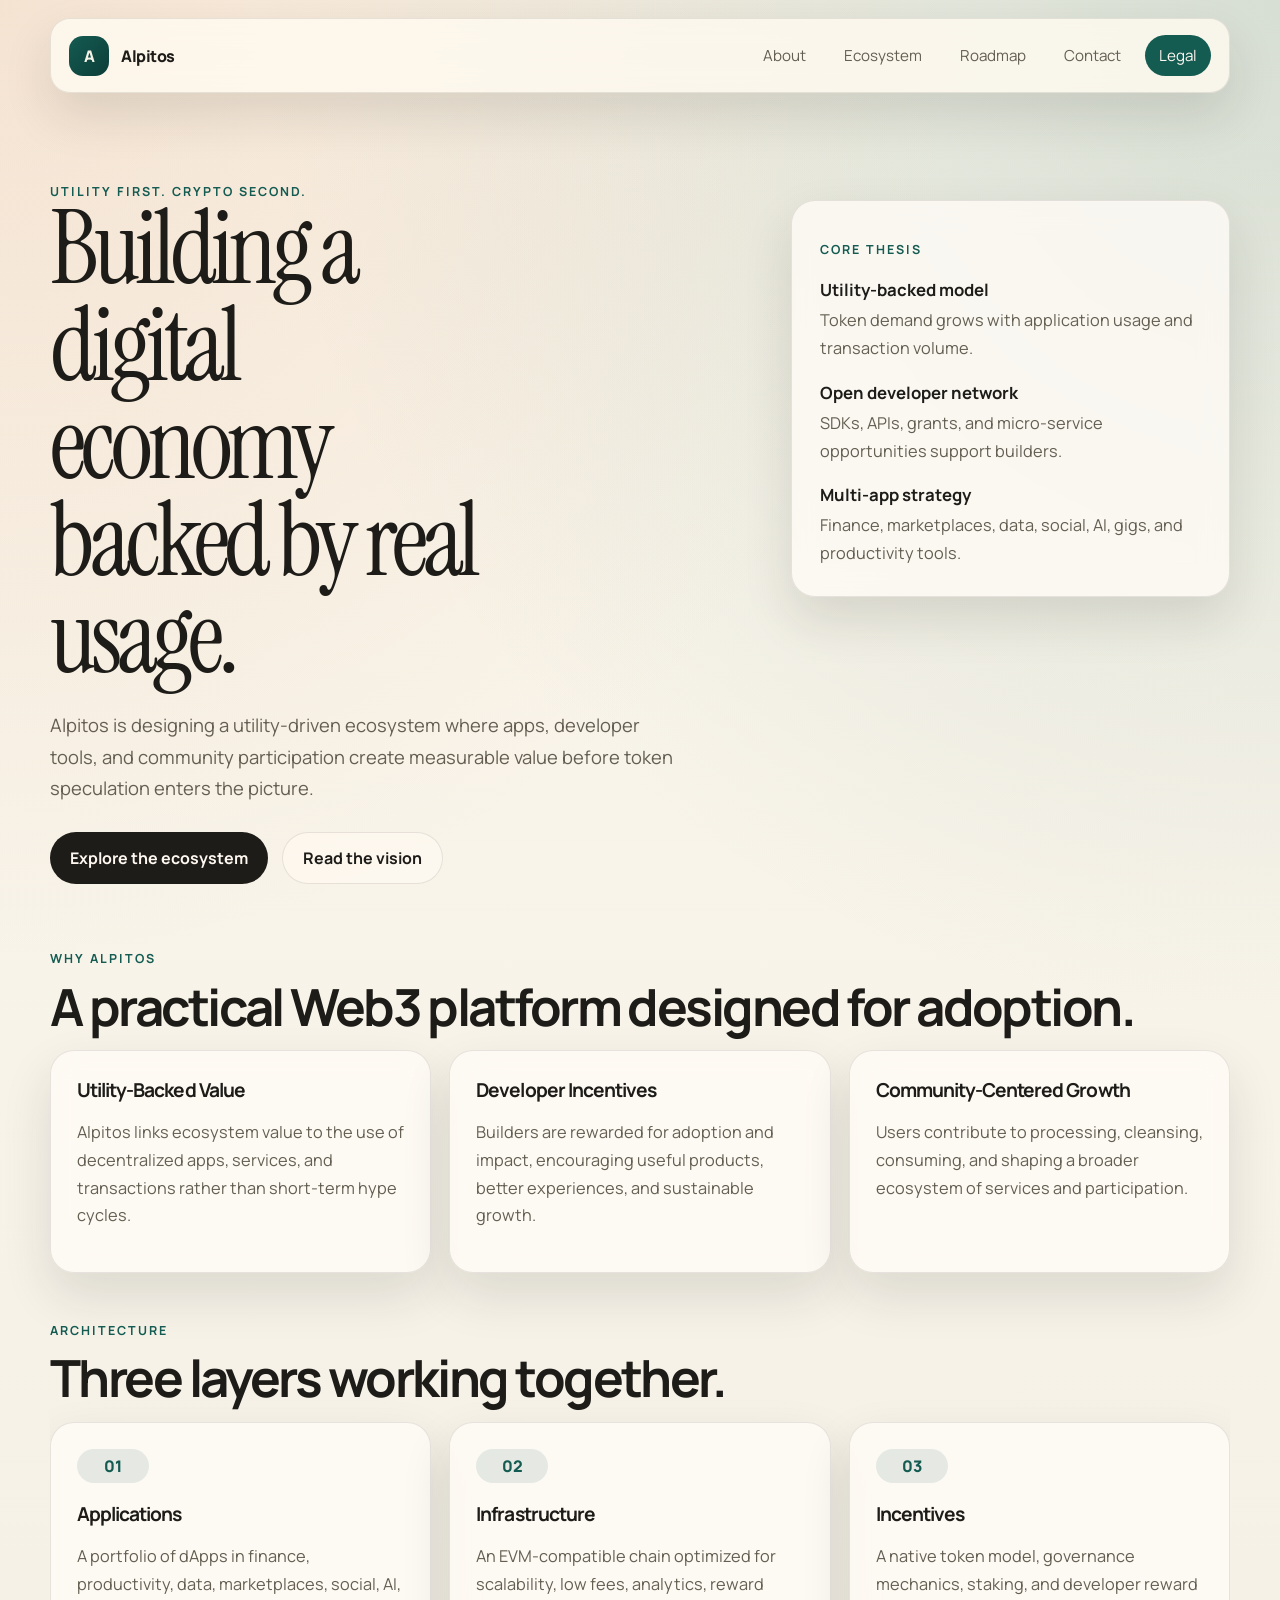
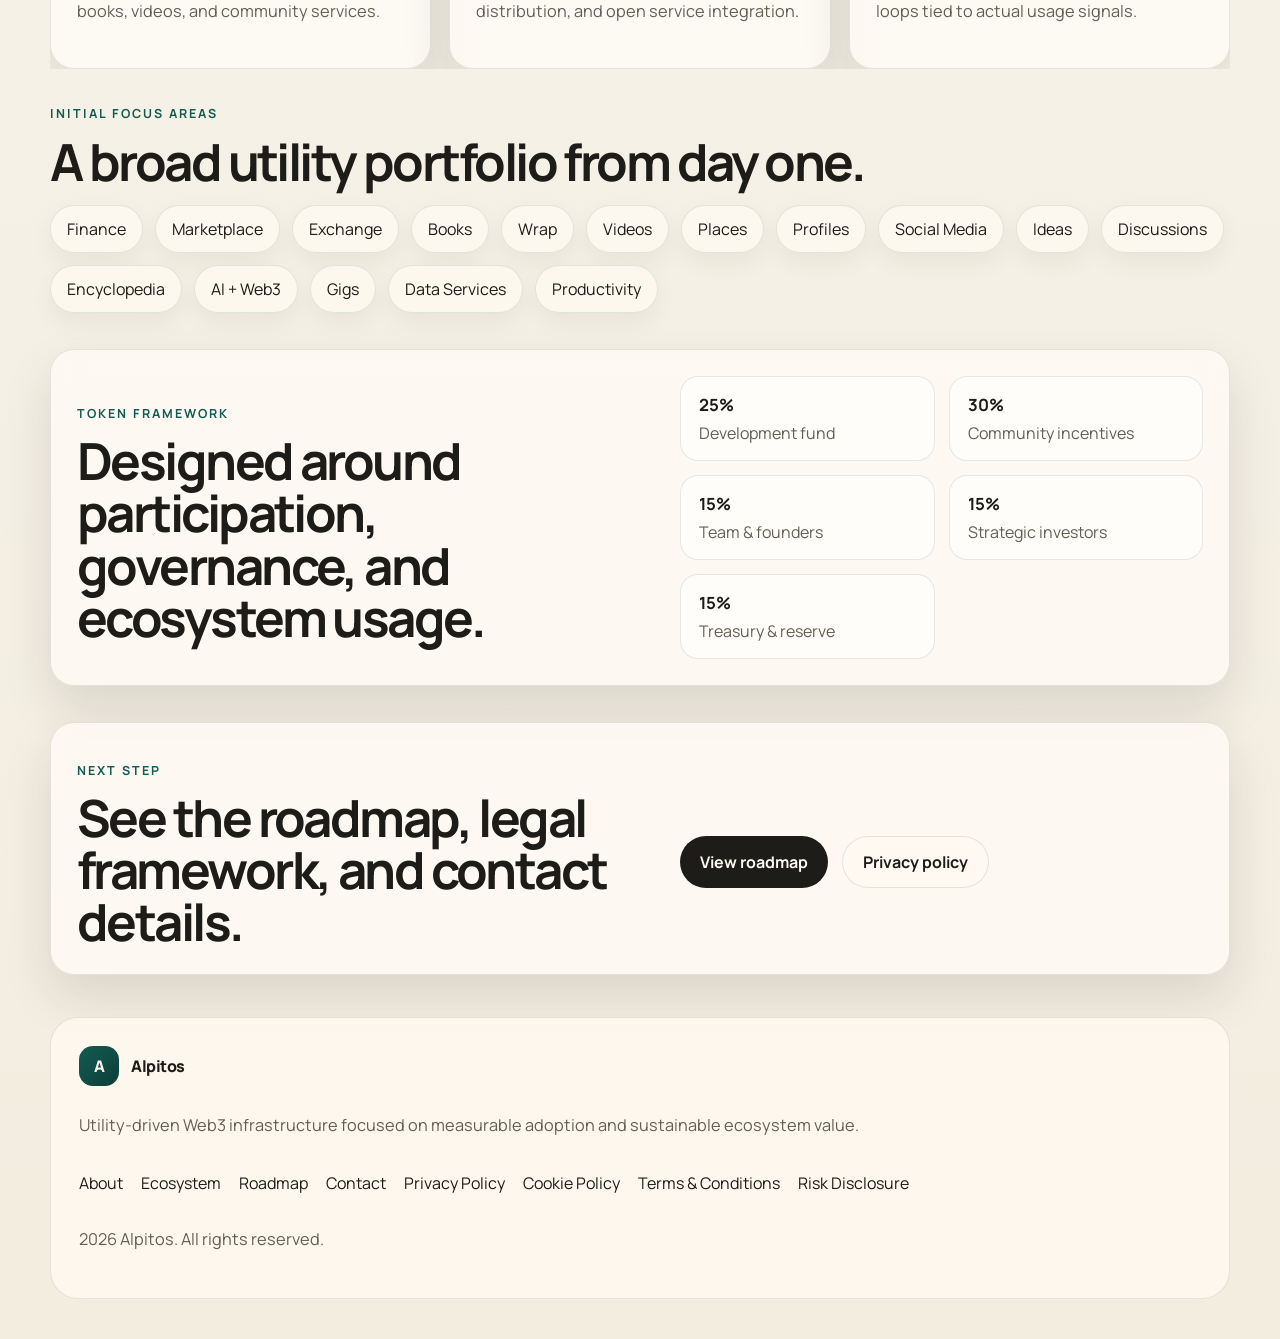
==== index.html @ 8473ca9d "Initial commit" ====
<!DOCTYPE html>
<html lang="en">
  <head>
    <meta charset="UTF-8" />
    <meta name="viewport" content="width=device-width, initial-scale=1.0" />
    <title>Alpitos | Utility-Driven Web3 Ecosystem</title>
    <meta
      name="description"
      content="Alpitos is building a utility-driven cryptocurrency ecosystem where developer innovation, useful applications, and measurable adoption create sustainable value."
    />
    <link rel="preconnect" href="https://fonts.googleapis.com" />
    <link rel="preconnect" href="https://fonts.gstatic.com" crossorigin />
    <link
      href="https://fonts.googleapis.com/css2?family=Instrument+Serif:ital@0;1&family=Manrope:wght@400;500;600;700;800&display=swap"
      rel="stylesheet"
    />
    <link rel="stylesheet" href="styles.css" />
    <script defer src="script.js"></script>
  </head>
  <body>
    <div class="page-shell">
      <header class="site-header">
        <a class="brand" href="index.html" aria-label="Alpitos home">
          <span class="brand-mark">A</span>
          <span class="brand-text">Alpitos</span>
        </a>
        <button class="nav-toggle" type="button" aria-expanded="false" aria-controls="site-nav">
          Menu
        </button>
        <nav id="site-nav" class="site-nav">
          <a href="about.html">About</a>
          <a href="ecosystem.html">Ecosystem</a>
          <a href="roadmap.html">Roadmap</a>
          <a href="contact.html">Contact</a>
          <a class="nav-cta" href="terms-and-conditions.html">Legal</a>
        </nav>
      </header>

      <main>
        <section class="hero">
          <div class="eyebrow">Utility first. Crypto second.</div>
          <div class="hero-grid">
            <div>
              <h1>Building a digital economy backed by real usage.</h1>
              <p class="lead">
                Alpitos is designing a utility-driven ecosystem where apps, developer tools,
                and community participation create measurable value before token speculation
                enters the picture.
              </p>
              <div class="hero-actions">
                <a class="button primary" href="ecosystem.html">Explore the ecosystem</a>
                <a class="button secondary" href="about.html">Read the vision</a>
              </div>
            </div>
            <aside class="hero-card">
              <p class="card-label">Core thesis</p>
              <ul class="metric-list">
                <li>
                  <strong>Utility-backed model</strong>
                  <span>Token demand grows with application usage and transaction volume.</span>
                </li>
                <li>
                  <strong>Open developer network</strong>
                  <span>SDKs, APIs, grants, and micro-service opportunities support builders.</span>
                </li>
                <li>
                  <strong>Multi-app strategy</strong>
                  <span>Finance, marketplaces, data, social, AI, gigs, and productivity tools.</span>
                </li>
              </ul>
            </aside>
          </div>
        </section>

        <section class="section">
          <div class="section-heading">
            <p class="eyebrow">Why Alpitos</p>
            <h2>A practical Web3 platform designed for adoption.</h2>
          </div>
          <div class="feature-grid">
            <article class="feature-card">
              <h3>Utility-Backed Value</h3>
              <p>
                Alpitos links ecosystem value to the use of decentralized apps, services,
                and transactions rather than short-term hype cycles.
              </p>
            </article>
            <article class="feature-card">
              <h3>Developer Incentives</h3>
              <p>
                Builders are rewarded for adoption and impact, encouraging useful products,
                better experiences, and sustainable growth.
              </p>
            </article>
            <article class="feature-card">
              <h3>Community-Centered Growth</h3>
              <p>
                Users contribute to processing, cleansing, consuming, and shaping a broader
                ecosystem of services and participation.
              </p>
            </article>
          </div>
        </section>

        <section class="section spotlight">
          <div class="section-heading">
            <p class="eyebrow">Architecture</p>
            <h2>Three layers working together.</h2>
          </div>
          <div class="pillars">
            <article>
              <span>01</span>
              <h3>Applications</h3>
              <p>
                A portfolio of dApps in finance, productivity, data, marketplaces, social,
                AI, books, videos, and community services.
              </p>
            </article>
            <article>
              <span>02</span>
              <h3>Infrastructure</h3>
              <p>
                An EVM-compatible chain optimized for scalability, low fees, analytics,
                reward distribution, and open service integration.
              </p>
            </article>
            <article>
              <span>03</span>
              <h3>Incentives</h3>
              <p>
                A native token model, governance mechanics, staking, and developer reward
                loops tied to actual usage signals.
              </p>
            </article>
          </div>
        </section>

        <section class="section">
          <div class="section-heading">
            <p class="eyebrow">Initial focus areas</p>
            <h2>A broad utility portfolio from day one.</h2>
          </div>
          <div class="tag-cloud">
            <span>Finance</span>
            <span>Marketplace</span>
            <span>Exchange</span>
            <span>Books</span>
            <span>Wrap</span>
            <span>Videos</span>
            <span>Places</span>
            <span>Profiles</span>
            <span>Social Media</span>
            <span>Ideas</span>
            <span>Discussions</span>
            <span>Encyclopedia</span>
            <span>AI + Web3</span>
            <span>Gigs</span>
            <span>Data Services</span>
            <span>Productivity</span>
          </div>
        </section>

        <section class="section split-banner">
          <div>
            <p class="eyebrow">Token framework</p>
            <h2>Designed around participation, governance, and ecosystem usage.</h2>
          </div>
          <div class="allocation-card">
            <div><strong>25%</strong><span>Development fund</span></div>
            <div><strong>30%</strong><span>Community incentives</span></div>
            <div><strong>15%</strong><span>Team & founders</span></div>
            <div><strong>15%</strong><span>Strategic investors</span></div>
            <div><strong>15%</strong><span>Treasury & reserve</span></div>
          </div>
        </section>

        <section class="section cta-panel">
          <div>
            <p class="eyebrow">Next step</p>
            <h2>See the roadmap, legal framework, and contact details.</h2>
          </div>
          <div class="hero-actions">
            <a class="button primary" href="roadmap.html">View roadmap</a>
            <a class="button secondary" href="privacy-policy.html">Privacy policy</a>
          </div>
        </section>
      </main>

      <footer class="site-footer">
        <div>
          <a class="brand footer-brand" href="index.html">
            <span class="brand-mark">A</span>
            <span class="brand-text">Alpitos</span>
          </a>
          <p class="footer-copy">
            Utility-driven Web3 infrastructure focused on measurable adoption and sustainable
            ecosystem value.
          </p>
        </div>
        <div class="footer-links">
          <a href="about.html">About</a>
          <a href="ecosystem.html">Ecosystem</a>
          <a href="roadmap.html">Roadmap</a>
          <a href="contact.html">Contact</a>
          <a href="privacy-policy.html">Privacy Policy</a>
          <a href="cookie-policy.html">Cookie Policy</a>
          <a href="terms-and-conditions.html">Terms & Conditions</a>
          <a href="risk-disclosure.html">Risk Disclosure</a>
        </div>
        <p class="footer-note">
          <span id="current-year"></span> Alpitos. All rights reserved.
        </p>
      </footer>
    </div>
  </body>
</html>
---- styles.css ----
:root {
  --bg: #f6f2e8;
  --bg-strong: #efe5d1;
  --surface: rgba(255, 252, 246, 0.78);
  --surface-strong: #fffaf1;
  --text: #1d1c18;
  --muted: #645f52;
  --line: rgba(29, 28, 24, 0.1);
  --accent: #145b52;
  --accent-2: #c96b32;
  --shadow: 0 22px 50px rgba(35, 31, 24, 0.12);
  --radius: 24px;
  --max: 1180px;
}

*,
*::before,
*::after {
  box-sizing: border-box;
}

html {
  scroll-behavior: smooth;
}

body {
  margin: 0;
  min-height: 100vh;
  color: var(--text);
  font-family: "Manrope", sans-serif;
  background:
    radial-gradient(circle at top left, rgba(201, 107, 50, 0.14), transparent 30%),
    radial-gradient(circle at top right, rgba(20, 91, 82, 0.16), transparent 32%),
    linear-gradient(180deg, #fcf7ec 0%, var(--bg) 45%, #f3ede0 100%);
}

a {
  color: inherit;
  text-decoration: none;
}

img {
  max-width: 100%;
}

.page-shell {
  width: min(calc(100% - 32px), var(--max));
  margin: 0 auto;
  padding: 18px 0 40px;
}

.site-header,
.site-footer,
.feature-card,
.hero-card,
.content-card,
.split-banner,
.cta-panel,
.table-card,
.timeline-item,
.legal-copy,
.pillars article {
  backdrop-filter: blur(14px);
  -webkit-backdrop-filter: blur(14px);
}

.site-header {
  position: sticky;
  top: 14px;
  z-index: 10;
  display: flex;
  align-items: center;
  justify-content: space-between;
  gap: 16px;
  padding: 16px 18px;
  border: 1px solid var(--line);
  border-radius: 20px;
  background: rgba(255, 250, 241, 0.8);
  box-shadow: var(--shadow);
}

.brand {
  display: inline-flex;
  align-items: center;
  gap: 12px;
  font-weight: 800;
  letter-spacing: -0.03em;
}

.brand-mark {
  display: grid;
  place-items: center;
  width: 40px;
  height: 40px;
  border-radius: 14px;
  background: linear-gradient(135deg, var(--accent), #0c3e38);
  color: #f7f2e8;
}

.site-nav {
  display: flex;
  align-items: center;
  gap: 10px;
}

.site-nav a,
.nav-toggle {
  padding: 10px 14px;
  border-radius: 999px;
  font-size: 0.95rem;
  color: var(--muted);
}

.site-nav a:hover,
.nav-toggle:hover {
  background: rgba(20, 91, 82, 0.08);
  color: var(--text);
}

.nav-cta {
  background: var(--accent);
  color: #fff8f0 !important;
}

.nav-toggle {
  display: none;
  border: 0;
  background: transparent;
  font: inherit;
  cursor: pointer;
}

.hero,
.page-hero {
  padding: 90px 0 30px;
}

.hero-grid {
  display: grid;
  grid-template-columns: minmax(0, 1.3fr) minmax(320px, 0.8fr);
  gap: 28px;
  align-items: start;
}

h1,
h2,
h3 {
  margin: 0;
  letter-spacing: -0.05em;
}

h1 {
  max-width: 10ch;
  font-family: "Instrument Serif", serif;
  font-size: clamp(3.6rem, 8vw, 6.4rem);
  line-height: 0.95;
  font-weight: 400;
}

.page-hero h1 {
  max-width: 14ch;
}

h2 {
  font-size: clamp(2rem, 4vw, 3.2rem);
  line-height: 1.02;
}

h3 {
  font-size: 1.2rem;
  margin-bottom: 10px;
}

.eyebrow,
.card-label {
  text-transform: uppercase;
  letter-spacing: 0.16em;
  font-size: 0.78rem;
  color: var(--accent);
  font-weight: 700;
}

.lead,
.feature-card p,
.content-card p,
.legal-copy p,
.timeline-item li,
.footer-copy,
.footer-note,
.stack-list div,
.metric-list span,
.pillars p {
  color: var(--muted);
  line-height: 1.7;
  font-size: 1.02rem;
}

.lead {
  max-width: 58ch;
  margin: 24px 0 0;
  font-size: 1.15rem;
}

.hero-actions {
  display: flex;
  flex-wrap: wrap;
  gap: 14px;
  margin-top: 28px;
}

.button {
  display: inline-flex;
  align-items: center;
  justify-content: center;
  min-height: 52px;
  padding: 0 20px;
  border-radius: 999px;
  font-weight: 700;
}

.button.primary {
  background: var(--text);
  color: #fff8f0;
}

.button.secondary {
  border: 1px solid var(--line);
  background: rgba(255, 250, 241, 0.7);
}

.hero-card,
.feature-card,
.content-card,
.split-banner,
.cta-panel,
.table-card,
.timeline-item,
.legal-copy,
.pillars article {
  border: 1px solid var(--line);
  border-radius: var(--radius);
  background: var(--surface);
  box-shadow: var(--shadow);
}

.hero-card {
  padding: 28px;
}

.metric-list {
  list-style: none;
  padding: 0;
  margin: 20px 0 0;
  display: grid;
  gap: 18px;
}

.metric-list li,
.allocation-card div {
  display: grid;
  gap: 6px;
}

.metric-list strong,
.allocation-card strong {
  font-size: 1.05rem;
}

.section,
.legal-copy,
.timeline {
  margin-top: 36px;
}

.section-heading {
  margin-bottom: 18px;
}

.feature-grid,
.content-grid,
.pillars {
  display: grid;
  gap: 18px;
}

.feature-grid {
  grid-template-columns: repeat(3, minmax(0, 1fr));
}

.content-grid {
  grid-template-columns: repeat(2, minmax(0, 1fr));
}

.feature-card,
.content-card,
.pillars article,
.timeline-item,
.legal-copy,
.split-banner,
.cta-panel,
.table-card {
  padding: 26px;
}

.spotlight {
  position: relative;
  overflow: hidden;
}

.pillars {
  grid-template-columns: repeat(3, minmax(0, 1fr));
}

.pillars article span,
.timeline-badge {
  display: inline-flex;
  align-items: center;
  justify-content: center;
  min-width: 72px;
  min-height: 34px;
  padding: 0 14px;
  border-radius: 999px;
  background: rgba(20, 91, 82, 0.1);
  color: var(--accent);
  font-weight: 800;
  margin-bottom: 18px;
}

.tag-cloud {
  display: flex;
  flex-wrap: wrap;
  gap: 12px;
}

.tag-cloud span {
  padding: 12px 16px;
  border-radius: 999px;
  border: 1px solid rgba(20, 91, 82, 0.12);
  background: rgba(255, 250, 241, 0.78);
  color: var(--text);
  box-shadow: 0 10px 24px rgba(29, 28, 24, 0.06);
}

.split-banner,
.cta-panel {
  display: grid;
  grid-template-columns: minmax(0, 1fr) minmax(280px, 0.9fr);
  gap: 22px;
  align-items: center;
}

.allocation-card,
.stack-list {
  display: grid;
  gap: 14px;
}

.allocation-card {
  grid-template-columns: repeat(2, minmax(0, 1fr));
}

.allocation-card div,
.stack-list div {
  padding: 16px 18px;
  border-radius: 18px;
  background: rgba(255, 255, 255, 0.62);
  border: 1px solid var(--line);
}

.allocation-card span {
  color: var(--muted);
}

.table-card {
  overflow-x: auto;
}

table {
  width: 100%;
  border-collapse: collapse;
}

th,
td {
  padding: 14px 12px;
  text-align: left;
  border-bottom: 1px solid var(--line);
}

th {
  color: var(--accent);
  font-size: 0.86rem;
  text-transform: uppercase;
  letter-spacing: 0.12em;
}

.timeline {
  display: grid;
  gap: 18px;
}

.timeline-item {
  display: grid;
  grid-template-columns: 120px minmax(0, 1fr);
  gap: 20px;
}

.timeline-item ul {
  margin: 16px 0 0;
  padding-left: 18px;
}

.page-main {
  padding-bottom: 12px;
}

.legal-copy h2 {
  margin-top: 28px;
  font-size: 1.5rem;
}

.legal-copy h2:first-child {
  margin-top: 0;
}

.site-footer {
  margin-top: 42px;
  display: grid;
  gap: 16px;
  padding: 28px;
  border: 1px solid var(--line);
  border-radius: 28px;
  background: rgba(255, 250, 241, 0.78);
}

.footer-brand {
  margin-bottom: 10px;
}

.footer-links {
  display: flex;
  flex-wrap: wrap;
  gap: 12px 18px;
}

@media (max-width: 960px) {
  .hero-grid,
  .feature-grid,
  .pillars,
  .split-banner,
  .cta-panel,
  .timeline-item,
  .content-grid {
    grid-template-columns: 1fr;
  }

  h1 {
    max-width: 12ch;
  }
}

@media (max-width: 760px) {
  .page-shell {
    width: min(calc(100% - 20px), var(--max));
  }

  .site-header {
    align-items: flex-start;
    border-radius: 18px;
    padding: 14px;
  }

  .nav-toggle {
    display: inline-flex;
    margin-left: auto;
  }

  .site-nav {
    display: none;
    width: 100%;
    flex-direction: column;
    align-items: stretch;
    padding-top: 8px;
  }

  .site-nav.open {
    display: flex;
  }

  .site-nav a {
    text-align: center;
  }

  .hero,
  .page-hero {
    padding-top: 52px;
  }

  h1 {
    font-size: clamp(2.8rem, 15vw, 4.8rem);
  }

  .allocation-card {
    grid-template-columns: 1fr;
  }
}
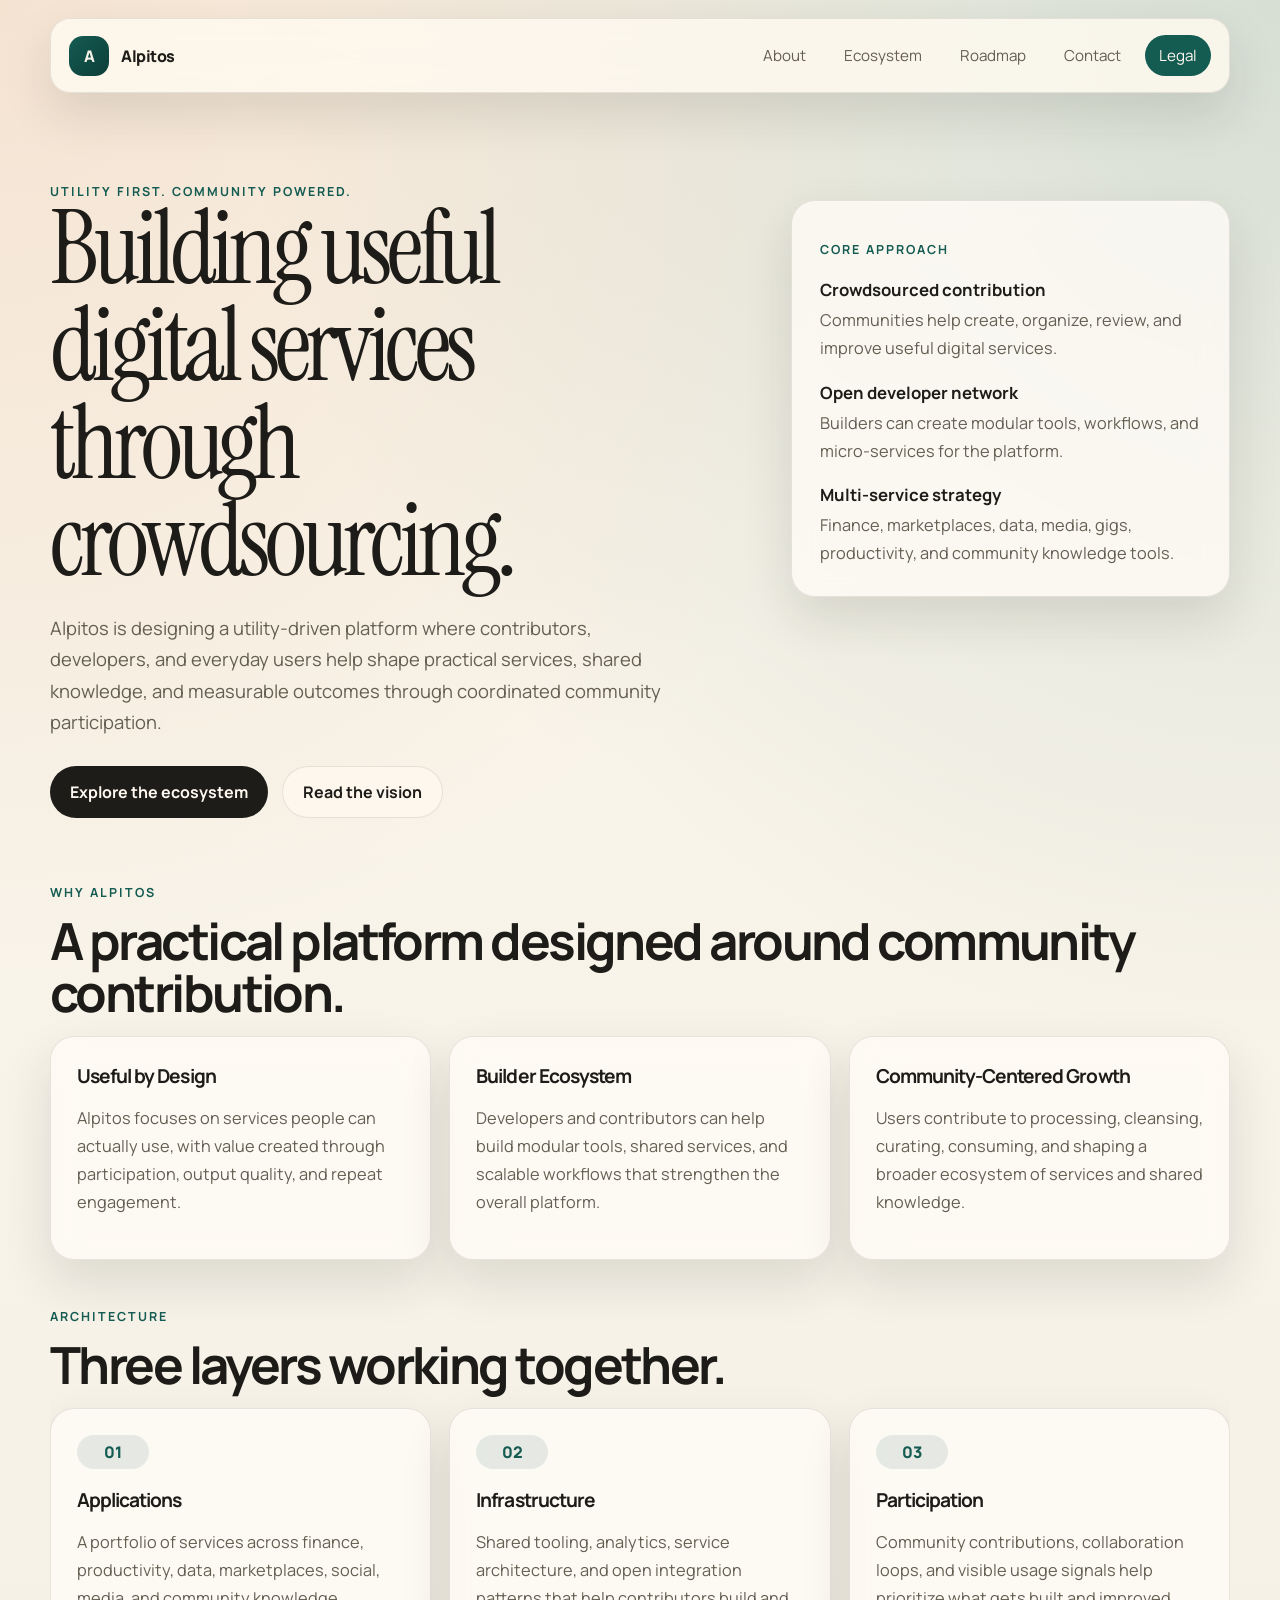
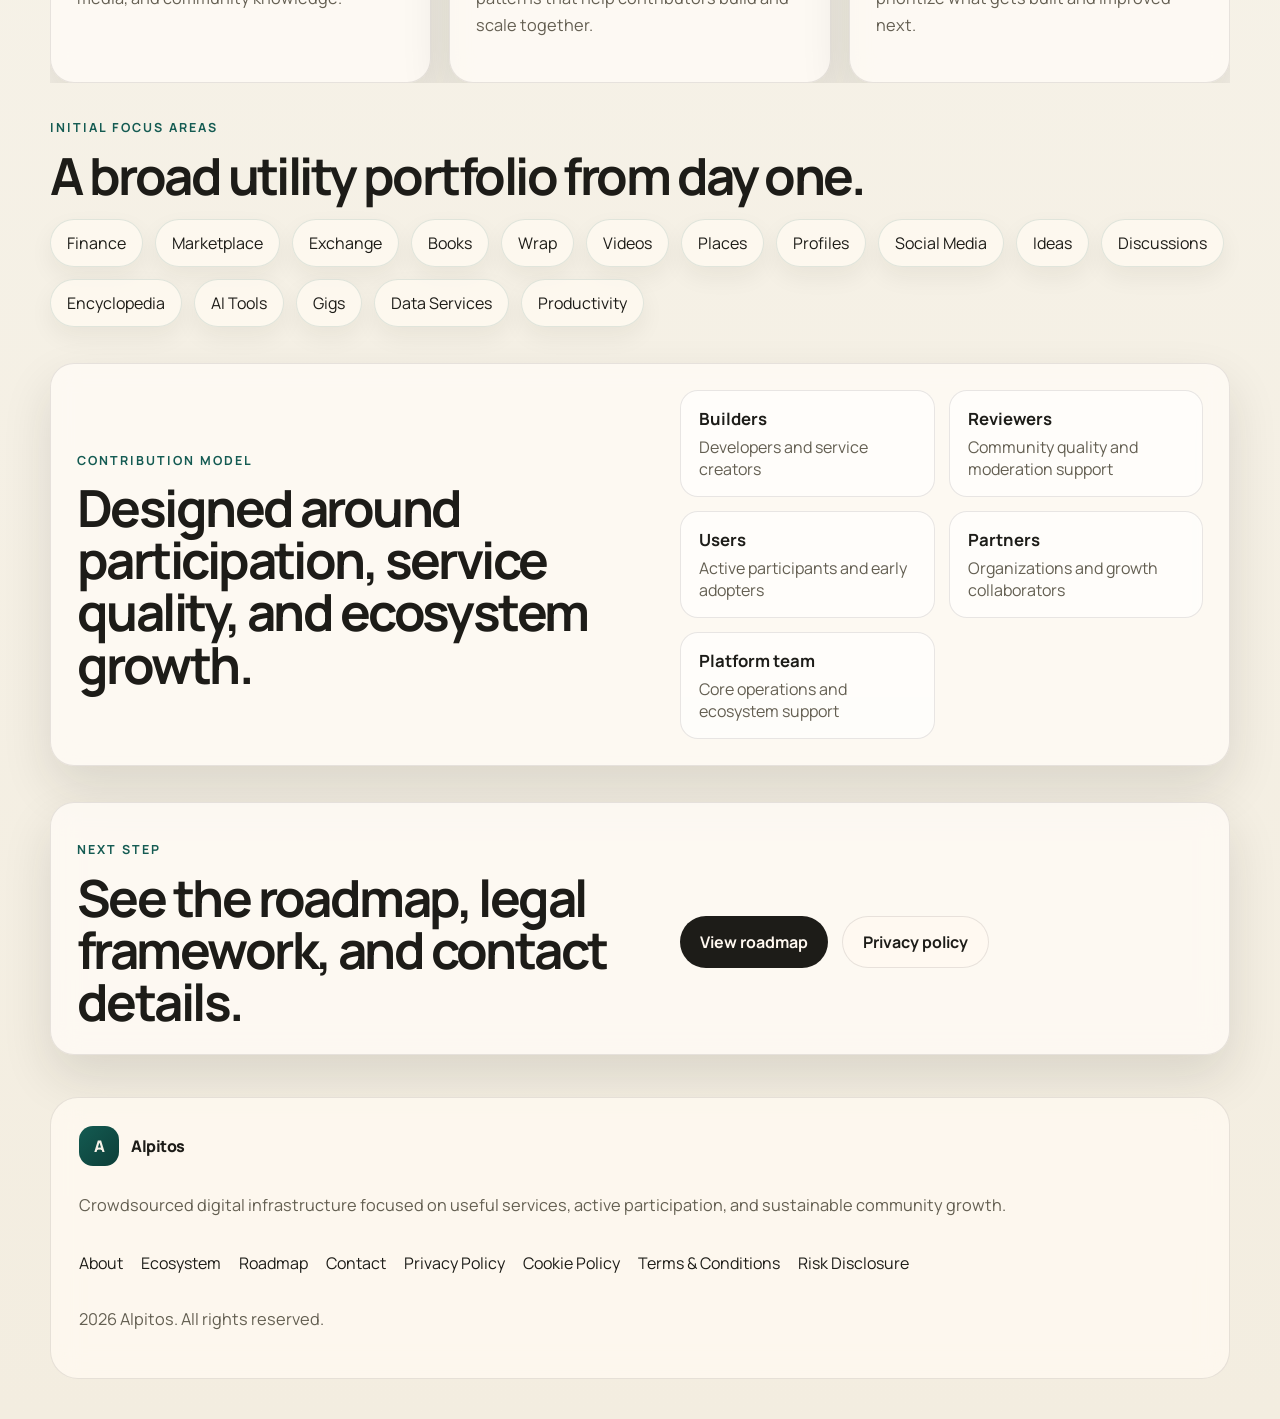
==== commit 21bc5a6b: "Updates for keywords" ====
--- a/index.html
+++ b/index.html
@@ -3,10 +3,10 @@
   <head>
     <meta charset="UTF-8" />
     <meta name="viewport" content="width=device-width, initial-scale=1.0" />
-    <title>Alpitos | Utility-Driven Web3 Ecosystem</title>
+    <title>Alpitos | Crowdsourced Utility Platform</title>
     <meta
       name="description"
-      content="Alpitos is building a utility-driven cryptocurrency ecosystem where developer innovation, useful applications, and measurable adoption create sustainable value."
+      content="Alpitos is building a crowdsourced utility platform where contributors, builders, and users create practical services with measurable community value."
     />
     <link rel="preconnect" href="https://fonts.googleapis.com" />
     <link rel="preconnect" href="https://fonts.gstatic.com" crossorigin />
@@ -38,14 +38,14 @@
 
       <main>
         <section class="hero">
-          <div class="eyebrow">Utility first. Crypto second.</div>
+          <div class="eyebrow">Utility first. Community powered.</div>
           <div class="hero-grid">
             <div>
-              <h1>Building a digital economy backed by real usage.</h1>
+              <h1>Building useful digital services through crowdsourcing.</h1>
               <p class="lead">
-                Alpitos is designing a utility-driven ecosystem where apps, developer tools,
-                and community participation create measurable value before token speculation
-                enters the picture.
+                Alpitos is designing a utility-driven platform where contributors, developers,
+                and everyday users help shape practical services, shared knowledge, and measurable
+                outcomes through coordinated community participation.
               </p>
               <div class="hero-actions">
                 <a class="button primary" href="ecosystem.html">Explore the ecosystem</a>
@@ -53,19 +53,19 @@
               </div>
             </div>
             <aside class="hero-card">
-              <p class="card-label">Core thesis</p>
+              <p class="card-label">Core approach</p>
               <ul class="metric-list">
                 <li>
-                  <strong>Utility-backed model</strong>
-                  <span>Token demand grows with application usage and transaction volume.</span>
+                  <strong>Crowdsourced contribution</strong>
+                  <span>Communities help create, organize, review, and improve useful digital services.</span>
                 </li>
                 <li>
                   <strong>Open developer network</strong>
-                  <span>SDKs, APIs, grants, and micro-service opportunities support builders.</span>
+                  <span>Builders can create modular tools, workflows, and micro-services for the platform.</span>
                 </li>
                 <li>
-                  <strong>Multi-app strategy</strong>
-                  <span>Finance, marketplaces, data, social, AI, gigs, and productivity tools.</span>
+                  <strong>Multi-service strategy</strong>
+                  <span>Finance, marketplaces, data, media, gigs, productivity, and community knowledge tools.</span>
                 </li>
               </ul>
             </aside>
@@ -75,28 +75,28 @@
         <section class="section">
           <div class="section-heading">
             <p class="eyebrow">Why Alpitos</p>
-            <h2>A practical Web3 platform designed for adoption.</h2>
+            <h2>A practical platform designed around community contribution.</h2>
           </div>
           <div class="feature-grid">
             <article class="feature-card">
-              <h3>Utility-Backed Value</h3>
-              <p>
-                Alpitos links ecosystem value to the use of decentralized apps, services,
-                and transactions rather than short-term hype cycles.
+              <h3>Useful by Design</h3>
+              <p>
+                Alpitos focuses on services people can actually use, with value created through
+                participation, output quality, and repeat engagement.
               </p>
             </article>
             <article class="feature-card">
-              <h3>Developer Incentives</h3>
-              <p>
-                Builders are rewarded for adoption and impact, encouraging useful products,
-                better experiences, and sustainable growth.
+              <h3>Builder Ecosystem</h3>
+              <p>
+                Developers and contributors can help build modular tools, shared services, and
+                scalable workflows that strengthen the overall platform.
               </p>
             </article>
             <article class="feature-card">
               <h3>Community-Centered Growth</h3>
               <p>
-                Users contribute to processing, cleansing, consuming, and shaping a broader
-                ecosystem of services and participation.
+                Users contribute to processing, cleansing, curating, consuming, and shaping a
+                broader ecosystem of services and shared knowledge.
               </p>
             </article>
           </div>
@@ -112,24 +112,24 @@
               <span>01</span>
               <h3>Applications</h3>
               <p>
-                A portfolio of dApps in finance, productivity, data, marketplaces, social,
-                AI, books, videos, and community services.
+                A portfolio of services across finance, productivity, data, marketplaces, social,
+                media, and community knowledge.
               </p>
             </article>
             <article>
               <span>02</span>
               <h3>Infrastructure</h3>
               <p>
-                An EVM-compatible chain optimized for scalability, low fees, analytics,
-                reward distribution, and open service integration.
+                Shared tooling, analytics, service architecture, and open integration patterns that
+                help contributors build and scale together.
               </p>
             </article>
             <article>
               <span>03</span>
-              <h3>Incentives</h3>
-              <p>
-                A native token model, governance mechanics, staking, and developer reward
-                loops tied to actual usage signals.
+              <h3>Participation</h3>
+              <p>
+                Community contributions, collaboration loops, and visible usage signals help
+                prioritize what gets built and improved next.
               </p>
             </article>
           </div>
@@ -153,7 +153,7 @@
             <span>Ideas</span>
             <span>Discussions</span>
             <span>Encyclopedia</span>
-            <span>AI + Web3</span>
+            <span>AI Tools</span>
             <span>Gigs</span>
             <span>Data Services</span>
             <span>Productivity</span>
@@ -162,15 +162,15 @@
 
         <section class="section split-banner">
           <div>
-            <p class="eyebrow">Token framework</p>
-            <h2>Designed around participation, governance, and ecosystem usage.</h2>
+            <p class="eyebrow">Contribution model</p>
+            <h2>Designed around participation, service quality, and ecosystem growth.</h2>
           </div>
           <div class="allocation-card">
-            <div><strong>25%</strong><span>Development fund</span></div>
-            <div><strong>30%</strong><span>Community incentives</span></div>
-            <div><strong>15%</strong><span>Team & founders</span></div>
-            <div><strong>15%</strong><span>Strategic investors</span></div>
-            <div><strong>15%</strong><span>Treasury & reserve</span></div>
+            <div><strong>Builders</strong><span>Developers and service creators</span></div>
+            <div><strong>Reviewers</strong><span>Community quality and moderation support</span></div>
+            <div><strong>Users</strong><span>Active participants and early adopters</span></div>
+            <div><strong>Partners</strong><span>Organizations and growth collaborators</span></div>
+            <div><strong>Platform team</strong><span>Core operations and ecosystem support</span></div>
           </div>
         </section>
 
@@ -193,8 +193,8 @@
             <span class="brand-text">Alpitos</span>
           </a>
           <p class="footer-copy">
-            Utility-driven Web3 infrastructure focused on measurable adoption and sustainable
-            ecosystem value.
+            Crowdsourced digital infrastructure focused on useful services, active participation,
+            and sustainable community growth.
           </p>
         </div>
         <div class="footer-links">
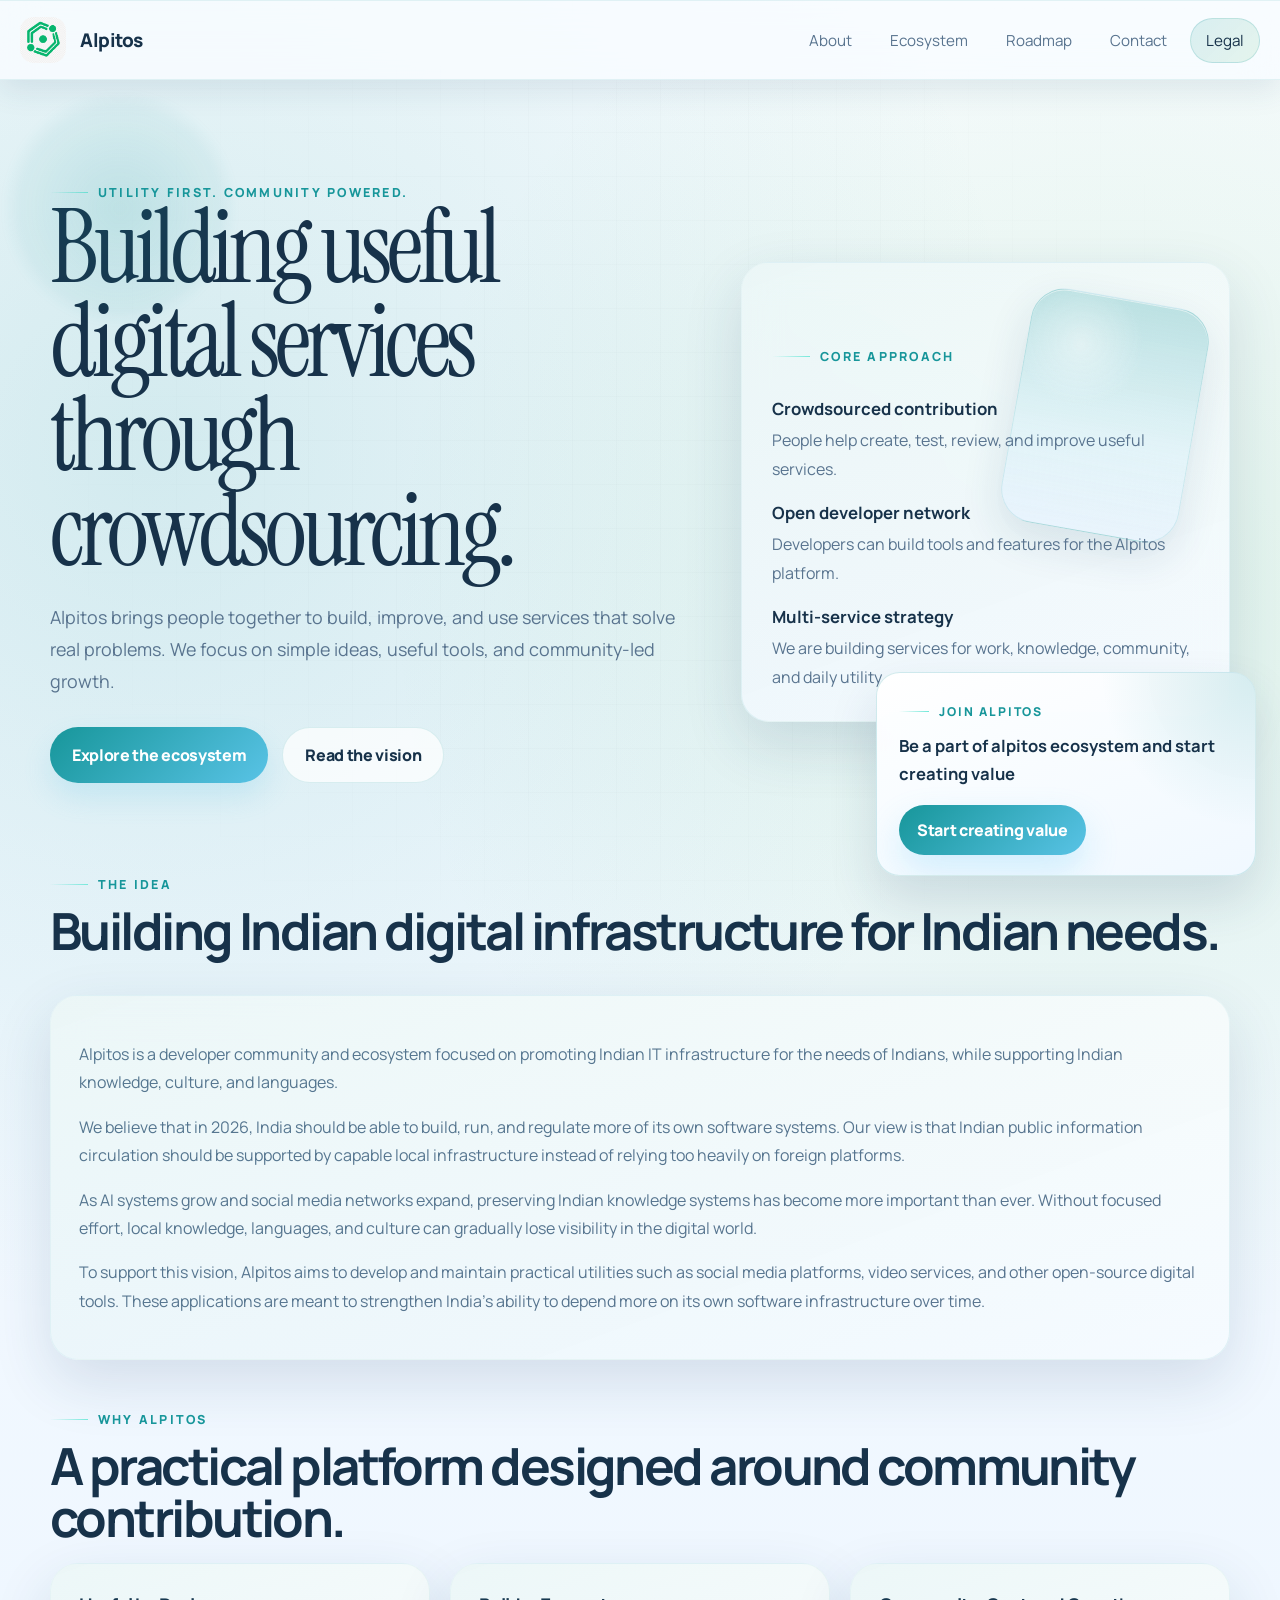
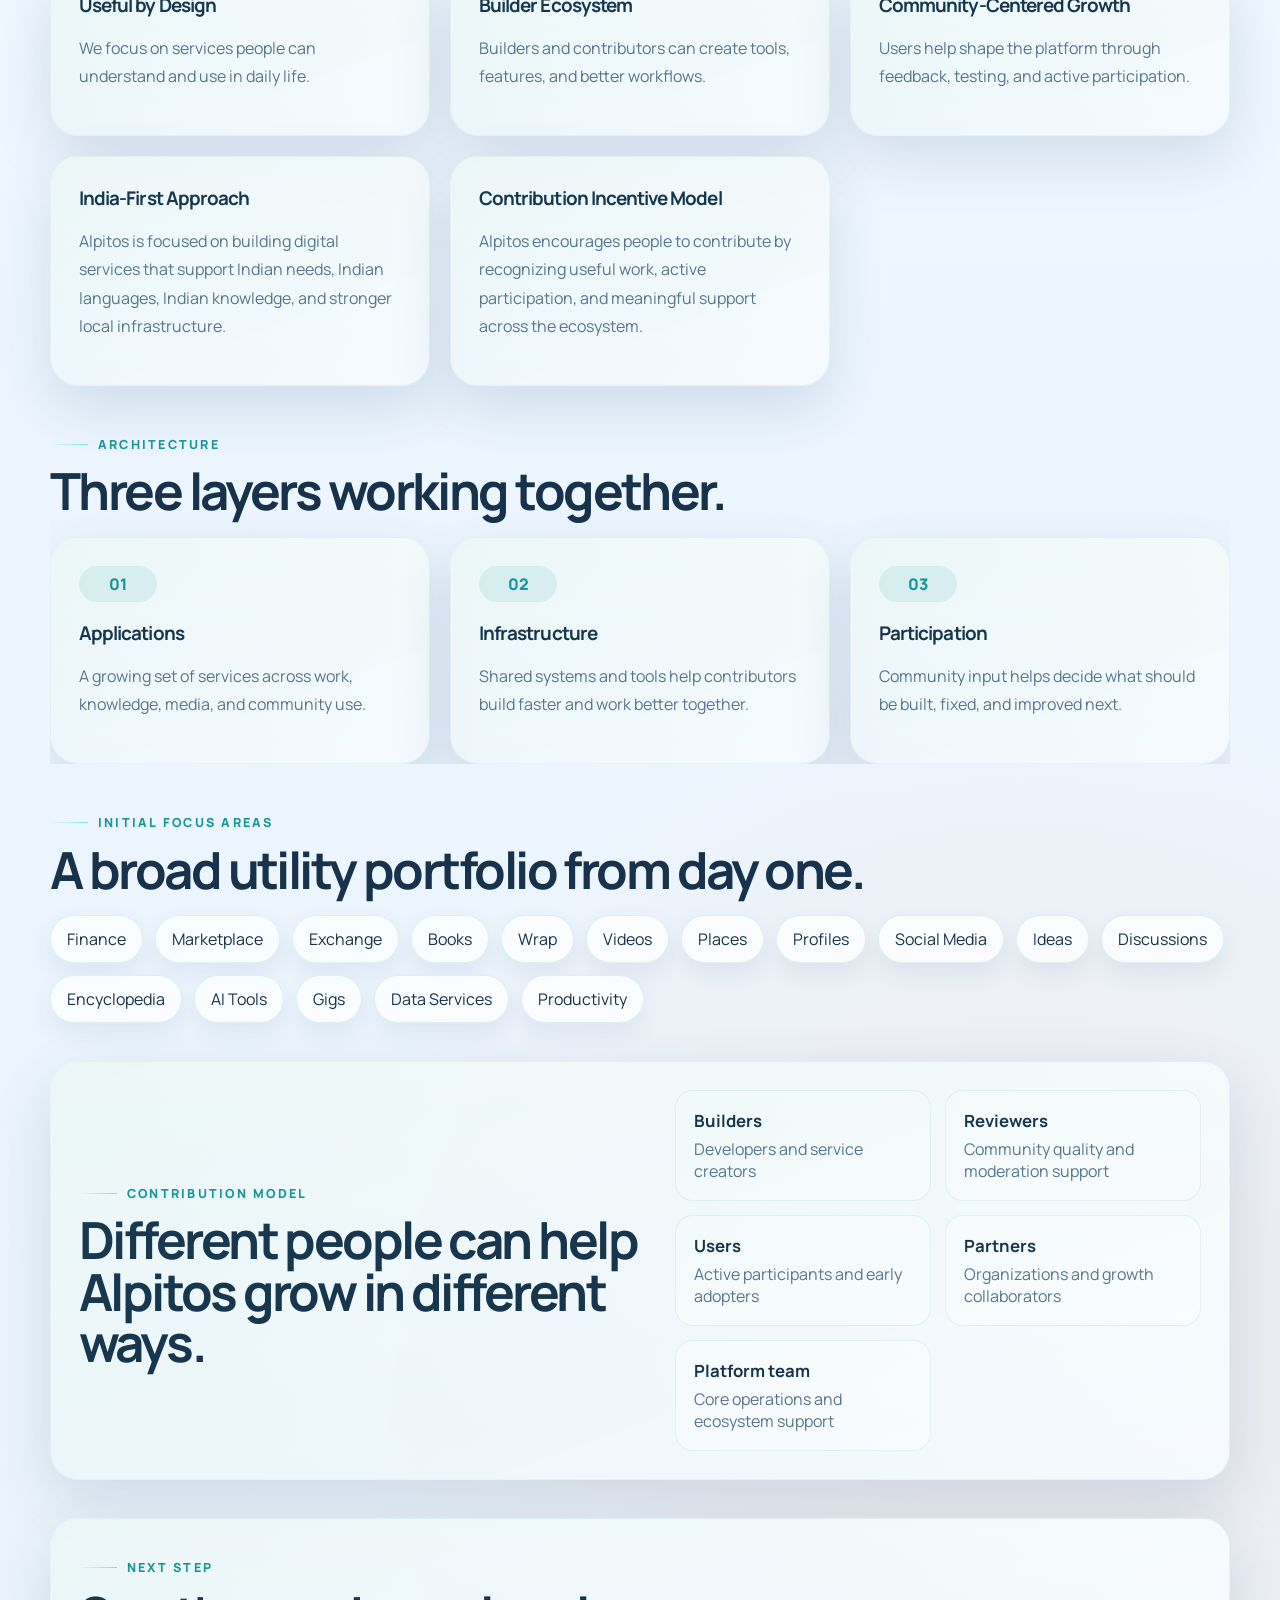
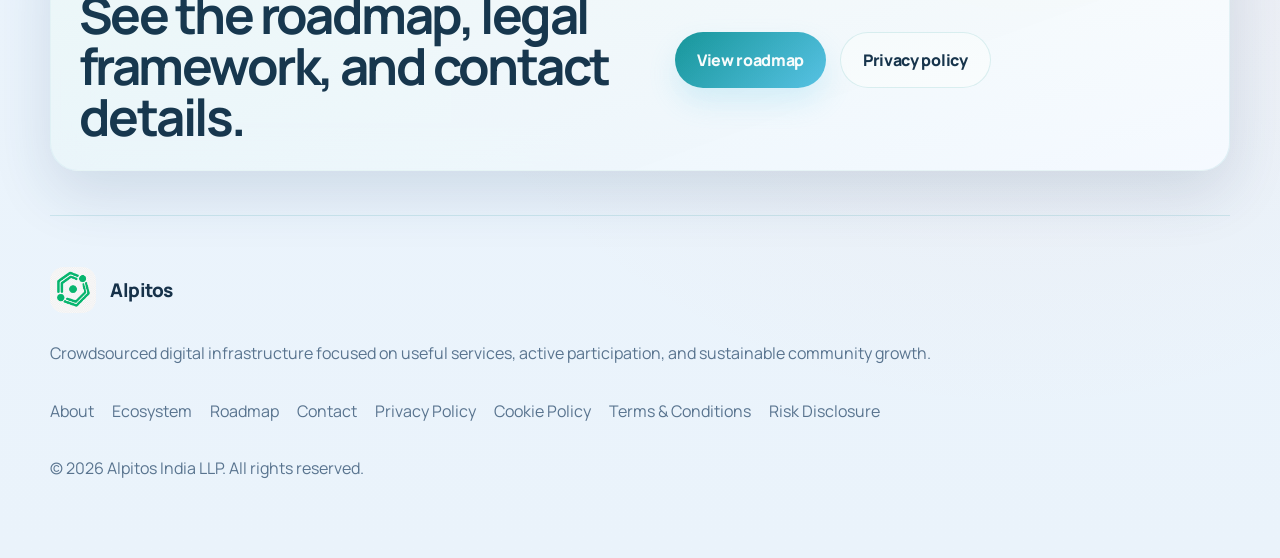
==== commit d6fd58e4: "Updated UI" ====
--- a/index.html
+++ b/index.html
@@ -43,9 +43,8 @@
             <div>
               <h1>Building useful digital services through crowdsourcing.</h1>
               <p class="lead">
-                Alpitos is designing a utility-driven platform where contributors, developers,
-                and everyday users help shape practical services, shared knowledge, and measurable
-                outcomes through coordinated community participation.
+                Alpitos brings people together to build, improve, and use services that solve
+                real problems. We focus on simple ideas, useful tools, and community-led growth.
               </p>
               <div class="hero-actions">
                 <a class="button primary" href="ecosystem.html">Explore the ecosystem</a>
@@ -57,15 +56,15 @@
               <ul class="metric-list">
                 <li>
                   <strong>Crowdsourced contribution</strong>
-                  <span>Communities help create, organize, review, and improve useful digital services.</span>
+                  <span>People help create, test, review, and improve useful services.</span>
                 </li>
                 <li>
                   <strong>Open developer network</strong>
-                  <span>Builders can create modular tools, workflows, and micro-services for the platform.</span>
+                  <span>Developers can build tools and features for the Alpitos platform.</span>
                 </li>
                 <li>
                   <strong>Multi-service strategy</strong>
-                  <span>Finance, marketplaces, data, media, gigs, productivity, and community knowledge tools.</span>
+                  <span>We are building services for work, knowledge, community, and daily utility.</span>
                 </li>
               </ul>
             </aside>
@@ -74,6 +73,37 @@
 
         <section class="section">
           <div class="section-heading">
+            <p class="eyebrow">The idea</p>
+            <h2>Building Indian digital infrastructure for Indian needs.</h2>
+          </div>
+          <div class="legal-copy">
+            <p>
+              Alpitos is a developer community and ecosystem focused on promoting Indian IT
+              infrastructure for the needs of Indians, while supporting Indian knowledge, culture,
+              and languages.
+            </p>
+            <p>
+              We believe that in 2026, India should be able to build, run, and regulate more of
+              its own software systems. Our view is that Indian public information circulation
+              should be supported by capable local infrastructure instead of relying too heavily on
+              foreign platforms.
+            </p>
+            <p>
+              As AI systems grow and social media networks expand, preserving Indian knowledge
+              systems has become more important than ever. Without focused effort, local knowledge,
+              languages, and culture can gradually lose visibility in the digital world.
+            </p>
+            <p>
+              To support this vision, Alpitos aims to develop and maintain practical utilities such
+              as social media platforms, video services, and other open-source digital tools. These
+              applications are meant to strengthen India's ability to depend more on its own
+              software infrastructure over time.
+            </p>
+          </div>
+        </section>
+
+        <section class="section">
+          <div class="section-heading">
             <p class="eyebrow">Why Alpitos</p>
             <h2>A practical platform designed around community contribution.</h2>
           </div>
@@ -81,22 +111,33 @@
             <article class="feature-card">
               <h3>Useful by Design</h3>
               <p>
-                Alpitos focuses on services people can actually use, with value created through
-                participation, output quality, and repeat engagement.
+                We focus on services people can understand and use in daily life.
               </p>
             </article>
             <article class="feature-card">
               <h3>Builder Ecosystem</h3>
               <p>
-                Developers and contributors can help build modular tools, shared services, and
-                scalable workflows that strengthen the overall platform.
+                Builders and contributors can create tools, features, and better workflows.
               </p>
             </article>
             <article class="feature-card">
               <h3>Community-Centered Growth</h3>
               <p>
-                Users contribute to processing, cleansing, curating, consuming, and shaping a
-                broader ecosystem of services and shared knowledge.
+                Users help shape the platform through feedback, testing, and active participation.
+              </p>
+            </article>
+            <article class="feature-card">
+              <h3>India-First Approach</h3>
+              <p>
+                Alpitos is focused on building digital services that support Indian needs, Indian
+                languages, Indian knowledge, and stronger local infrastructure.
+              </p>
+            </article>
+            <article class="feature-card">
+              <h3>Contribution Incentive Model</h3>
+              <p>
+                Alpitos encourages people to contribute by recognizing useful work, active
+                participation, and meaningful support across the ecosystem.
               </p>
             </article>
           </div>
@@ -112,24 +153,21 @@
               <span>01</span>
               <h3>Applications</h3>
               <p>
-                A portfolio of services across finance, productivity, data, marketplaces, social,
-                media, and community knowledge.
+                A growing set of services across work, knowledge, media, and community use.
               </p>
             </article>
             <article>
               <span>02</span>
               <h3>Infrastructure</h3>
               <p>
-                Shared tooling, analytics, service architecture, and open integration patterns that
-                help contributors build and scale together.
+                Shared systems and tools help contributors build faster and work better together.
               </p>
             </article>
             <article>
               <span>03</span>
               <h3>Participation</h3>
               <p>
-                Community contributions, collaboration loops, and visible usage signals help
-                prioritize what gets built and improved next.
+                Community input helps decide what should be built, fixed, and improved next.
               </p>
             </article>
           </div>
@@ -163,14 +201,14 @@
         <section class="section split-banner">
           <div>
             <p class="eyebrow">Contribution model</p>
-            <h2>Designed around participation, service quality, and ecosystem growth.</h2>
+            <h2>Different people can help Alpitos grow in different ways.</h2>
           </div>
           <div class="allocation-card">
-            <div><strong>Builders</strong><span>Developers and service creators</span></div>
-            <div><strong>Reviewers</strong><span>Community quality and moderation support</span></div>
-            <div><strong>Users</strong><span>Active participants and early adopters</span></div>
-            <div><strong>Partners</strong><span>Organizations and growth collaborators</span></div>
-            <div><strong>Platform team</strong><span>Core operations and ecosystem support</span></div>
+            <a href="builders.html"><strong>Builders</strong><span>Developers and service creators</span></a>
+            <a href="reviewers.html"><strong>Reviewers</strong><span>Community quality and moderation support</span></a>
+            <a href="users.html"><strong>Users</strong><span>Active participants and early adopters</span></a>
+            <a href="partners.html"><strong>Partners</strong><span>Organizations and growth collaborators</span></a>
+            <a href="platform-team.html"><strong>Platform team</strong><span>Core operations and ecosystem support</span></a>
           </div>
         </section>
 
@@ -208,7 +246,7 @@
           <a href="risk-disclosure.html">Risk Disclosure</a>
         </div>
         <p class="footer-note">
-          <span id="current-year"></span> Alpitos. All rights reserved.
+          &copy; <span id="current-year"></span> Alpitos India LLP. All rights reserved.
         </p>
       </footer>
     </div>
--- a/styles.css
+++ b/styles.css
@@ -1,16 +1,20 @@
 :root {
-  --bg: #f6f2e8;
-  --bg-strong: #efe5d1;
-  --surface: rgba(255, 252, 246, 0.78);
-  --surface-strong: #fffaf1;
-  --text: #1d1c18;
-  --muted: #645f52;
-  --line: rgba(29, 28, 24, 0.1);
-  --accent: #145b52;
-  --accent-2: #c96b32;
-  --shadow: 0 22px 50px rgba(35, 31, 24, 0.12);
-  --radius: 24px;
+  --bg: #edf6ff;
+  --bg-2: #f6fbff;
+  --bg-3: #dcecff;
+  --surface: rgba(255, 255, 255, 0.82);
+  --surface-strong: rgba(248, 252, 255, 0.96);
+  --surface-soft: rgba(12, 116, 136, 0.05);
+  --text: #17324a;
+  --muted: #59748f;
+  --line: rgba(23, 150, 154, 0.14);
+  --accent: #17969a;
+  --accent-2: #57c26a;
+  --accent-3: #ff8f6b;
+  --shadow: 0 22px 60px rgba(28, 64, 104, 0.14);
+  --radius: 28px;
   --max: 1180px;
+  --ease: 260ms cubic-bezier(0.22, 1, 0.36, 1);
 }
 
 *,
@@ -29,9 +33,24 @@
   color: var(--text);
   font-family: "Manrope", sans-serif;
   background:
-    radial-gradient(circle at top left, rgba(201, 107, 50, 0.14), transparent 30%),
-    radial-gradient(circle at top right, rgba(20, 91, 82, 0.16), transparent 32%),
-    linear-gradient(180deg, #fcf7ec 0%, var(--bg) 45%, #f3ede0 100%);
+    radial-gradient(circle at 12% 12%, rgba(23, 150, 154, 0.16), transparent 25%),
+    radial-gradient(circle at 88% 16%, rgba(87, 194, 106, 0.14), transparent 22%),
+    radial-gradient(circle at 80% 78%, rgba(255, 143, 107, 0.1), transparent 22%),
+    linear-gradient(180deg, #f9fcff 0%, var(--bg) 52%, #eaf3fb 100%);
+  overflow-x: hidden;
+}
+
+body::before {
+  content: "";
+  position: fixed;
+  inset: 0;
+  pointer-events: none;
+  background:
+    linear-gradient(rgba(23, 50, 74, 0.04) 1px, transparent 1px),
+    linear-gradient(90deg, rgba(23, 50, 74, 0.04) 1px, transparent 1px);
+  background-size: 44px 44px;
+  mask-image: radial-gradient(circle at center, black 45%, transparent 88%);
+  opacity: 0.3;
 }
 
 a {
@@ -40,13 +59,15 @@
 }
 
 img {
+  display: block;
   max-width: 100%;
 }
 
 .page-shell {
-  width: min(calc(100% - 32px), var(--max));
+  position: relative;
+  width: min(calc(100% - 36px), var(--max));
   margin: 0 auto;
-  padding: 18px 0 40px;
+  padding: 0 0 48px;
 }
 
 .site-header,
@@ -60,66 +81,84 @@
 .timeline-item,
 .legal-copy,
 .pillars article {
-  backdrop-filter: blur(14px);
-  -webkit-backdrop-filter: blur(14px);
+  backdrop-filter: blur(18px);
+  -webkit-backdrop-filter: blur(18px);
 }
 
 .site-header {
   position: sticky;
-  top: 14px;
-  z-index: 10;
+  top: 0;
+  z-index: 20;
   display: flex;
   align-items: center;
   justify-content: space-between;
   gap: 16px;
-  padding: 16px 18px;
-  border: 1px solid var(--line);
-  border-radius: 20px;
-  background: rgba(255, 250, 241, 0.8);
-  box-shadow: var(--shadow);
+  width: 100vw;
+  margin-left: calc(50% - 50vw);
+  padding: 16px 20px;
+  border: 1px solid rgba(23, 150, 154, 0.1);
+  border-left: 0;
+  border-right: 0;
+  border-radius: 0;
+  background: rgba(248, 252, 255, 0.84);
+  box-shadow: 0 10px 30px rgba(28, 64, 104, 0.1);
 }
 
 .brand {
   display: inline-flex;
   align-items: center;
-  gap: 12px;
+  gap: 14px;
   font-weight: 800;
   letter-spacing: -0.03em;
 }
 
 .brand-mark {
-  display: grid;
-  place-items: center;
-  width: 40px;
-  height: 40px;
+  display: block;
+  width: 46px;
+  height: 46px;
   border-radius: 14px;
-  background: linear-gradient(135deg, var(--accent), #0c3e38);
-  color: #f7f2e8;
+  background: url("alpitos-logo.png") center / contain no-repeat;
+  color: transparent;
+  font-size: 0;
+  line-height: 0;
+  flex-shrink: 0;
+}
+
+.brand-text {
+  display: inline-block;
+  font-size: 1.18rem;
+  color: var(--text);
 }
 
 .site-nav {
   display: flex;
   align-items: center;
-  gap: 10px;
+  gap: 8px;
 }
 
 .site-nav a,
 .nav-toggle {
-  padding: 10px 14px;
+  padding: 11px 15px;
   border-radius: 999px;
   font-size: 0.95rem;
   color: var(--muted);
+  transition:
+    color var(--ease),
+    background var(--ease),
+    transform var(--ease),
+    border-color var(--ease);
 }
 
 .site-nav a:hover,
 .nav-toggle:hover {
-  background: rgba(20, 91, 82, 0.08);
   color: var(--text);
+  background: rgba(255, 255, 255, 0.06);
 }
 
 .nav-cta {
-  background: var(--accent);
-  color: #fff8f0 !important;
+  border: 1px solid rgba(23, 150, 154, 0.18);
+  background: linear-gradient(135deg, rgba(23, 150, 154, 0.14), rgba(87, 194, 106, 0.12));
+  color: var(--text) !important;
 }
 
 .nav-toggle {
@@ -132,14 +171,28 @@
 
 .hero,
 .page-hero {
-  padding: 90px 0 30px;
+  position: relative;
+  padding: 96px 0 42px;
+}
+
+.hero::before,
+.page-hero::before {
+  content: "";
+  position: absolute;
+  inset: 18px auto auto -40px;
+  width: 220px;
+  height: 220px;
+  border-radius: 50%;
+  background: radial-gradient(circle, rgba(23, 150, 154, 0.16), rgba(23, 150, 154, 0));
+  filter: blur(6px);
+  pointer-events: none;
 }
 
 .hero-grid {
   display: grid;
-  grid-template-columns: minmax(0, 1.3fr) minmax(320px, 0.8fr);
-  gap: 28px;
-  align-items: start;
+  grid-template-columns: minmax(0, 1.15fr) minmax(320px, 0.85fr);
+  gap: 30px;
+  align-items: center;
 }
 
 h1,
@@ -152,32 +205,43 @@
 h1 {
   max-width: 10ch;
   font-family: "Instrument Serif", serif;
-  font-size: clamp(3.6rem, 8vw, 6.4rem);
-  line-height: 0.95;
+  font-size: clamp(4rem, 8vw, 6.8rem);
+  line-height: 0.92;
   font-weight: 400;
 }
 
 .page-hero h1 {
-  max-width: 14ch;
+  max-width: 12ch;
 }
 
 h2 {
-  font-size: clamp(2rem, 4vw, 3.2rem);
-  line-height: 1.02;
+  font-size: clamp(2.2rem, 4vw, 3.4rem);
+  line-height: 1;
 }
 
 h3 {
-  font-size: 1.2rem;
+  font-size: 1.18rem;
   margin-bottom: 10px;
 }
 
 .eyebrow,
 .card-label {
+  display: inline-flex;
+  align-items: center;
+  gap: 10px;
   text-transform: uppercase;
-  letter-spacing: 0.16em;
+  letter-spacing: 0.18em;
   font-size: 0.78rem;
   color: var(--accent);
-  font-weight: 700;
+  font-weight: 800;
+}
+
+.eyebrow::before,
+.card-label::before {
+  content: "";
+  width: 38px;
+  height: 1px;
+  background: linear-gradient(90deg, rgba(111, 231, 216, 0), rgba(111, 231, 216, 0.95));
 }
 
 .lead,
@@ -189,43 +253,57 @@
 .footer-note,
 .stack-list div,
 .metric-list span,
-.pillars p {
+.pillars p,
+th,
+td {
   color: var(--muted);
-  line-height: 1.7;
-  font-size: 1.02rem;
+  line-height: 1.78;
+  font-size: 1rem;
 }
 
 .lead {
   max-width: 58ch;
   margin: 24px 0 0;
-  font-size: 1.15rem;
+  font-size: 1.12rem;
 }
 
 .hero-actions {
   display: flex;
   flex-wrap: wrap;
   gap: 14px;
-  margin-top: 28px;
+  margin-top: 30px;
 }
 
 .button {
   display: inline-flex;
   align-items: center;
   justify-content: center;
-  min-height: 52px;
-  padding: 0 20px;
+  min-height: 56px;
+  padding: 0 22px;
   border-radius: 999px;
-  font-weight: 700;
+  font-weight: 800;
+  letter-spacing: -0.02em;
+  transition:
+    transform var(--ease),
+    box-shadow var(--ease),
+    background var(--ease),
+    border-color var(--ease);
+}
+
+.button:hover {
+  transform: translateY(-2px);
 }
 
 .button.primary {
-  background: var(--text);
-  color: #fff8f0;
+  background: linear-gradient(135deg, var(--accent), #59c3e6);
+  color: #ffffff;
+  box-shadow: 0 14px 28px rgba(89, 195, 230, 0.2);
 }
 
 .button.secondary {
-  border: 1px solid var(--line);
-  background: rgba(255, 250, 241, 0.7);
+  border: 1px solid rgba(23, 150, 154, 0.14);
+  background: rgba(255, 255, 255, 0.72);
+  color: var(--text);
 }
 
 .hero-card,
@@ -237,14 +315,59 @@
 .timeline-item,
 .legal-copy,
 .pillars article {
-  border: 1px solid var(--line);
+  position: relative;
+  border: 1px solid rgba(23, 150, 154, 0.1);
   border-radius: var(--radius);
-  background: var(--surface);
+  background: linear-gradient(180deg, rgba(255, 255, 255, 0.92), rgba(245, 250, 255, 0.92));
   box-shadow: var(--shadow);
+  overflow: hidden;
+}
+
+.hero-card::before,
+.feature-card::before,
+.content-card::before,
+.split-banner::before,
+.cta-panel::before,
+.table-card::before,
+.timeline-item::before,
+.legal-copy::before,
+.pillars article::before {
+  content: "";
+  position: absolute;
+  inset: 0;
+  background: linear-gradient(160deg, rgba(23, 150, 154, 0.08), rgba(255, 255, 255, 0));
+  pointer-events: none;
 }
 
 .hero-card {
-  padding: 28px;
+  padding: 30px;
+  min-height: 460px;
+  display: grid;
+  align-content: end;
+}
+
+.hero-card::after {
+  content: "";
+  position: absolute;
+  top: 34px;
+  right: 34px;
+  width: 180px;
+  aspect-ratio: 0.76;
+  border-radius: 34px;
+  background:
+    radial-gradient(circle at 30% 22%, rgba(255, 255, 255, 0.44), rgba(255, 255, 255, 0) 28%),
+    linear-gradient(180deg, rgba(23, 150, 154, 0.24), rgba(89, 195, 230, 0.1) 58%, rgba(220, 236, 255, 0.4));
+  border: 1px solid rgba(23, 150, 154, 0.12);
+  box-shadow:
+    inset 0 1px 0 rgba(255, 255, 255, 0.5),
+    0 16px 40px rgba(28, 64, 104, 0.12);
+  transform: rotate(10deg);
+}
+
+.hero-card .card-label,
+.hero-card .metric-list {
+  position: relative;
+  z-index: 1;
 }
 
 .metric-list {
@@ -256,7 +379,8 @@
 }
 
 .metric-list li,
-.allocation-card div {
+.allocation-card div,
+.allocation-card a {
   display: grid;
   gap: 6px;
 }
@@ -264,23 +388,24 @@
 .metric-list strong,
 .allocation-card strong {
   font-size: 1.05rem;
+  color: var(--text);
 }
 
 .section,
 .legal-copy,
 .timeline {
-  margin-top: 36px;
+  margin-top: 38px;
 }
 
 .section-heading {
-  margin-bottom: 18px;
+  margin-bottom: 20px;
 }
 
 .feature-grid,
 .content-grid,
 .pillars {
   display: grid;
-  gap: 18px;
+  gap: 20px;
 }
 
 .feature-grid {
@@ -299,7 +424,16 @@
 .split-banner,
 .cta-panel,
 .table-card {
-  padding: 26px;
+  padding: 28px;
+}
+
+.feature-card:hover,
+.content-card:hover,
+.pillars article:hover,
+.timeline-item:hover {
+  transform: translateY(-4px);
+  transition: transform var(--ease), border-color var(--ease);
+  border-color: rgba(23, 150, 154, 0.24);
 }
 
 .spotlight {
@@ -316,11 +450,12 @@
   display: inline-flex;
   align-items: center;
   justify-content: center;
-  min-width: 72px;
-  min-height: 34px;
+  min-width: 78px;
+  min-height: 36px;
   padding: 0 14px;
   border-radius: 999px;
-  background: rgba(20, 91, 82, 0.1);
+  background: rgba(111, 231, 216, 0.12);
+  background: rgba(23, 150, 154, 0.1);
   color: var(--accent);
   font-weight: 800;
   margin-bottom: 18px;
@@ -335,17 +470,17 @@
 .tag-cloud span {
   padding: 12px 16px;
   border-radius: 999px;
-  border: 1px solid rgba(20, 91, 82, 0.12);
-  background: rgba(255, 250, 241, 0.78);
+  border: 1px solid rgba(23, 150, 154, 0.12);
+  background: rgba(255, 255, 255, 0.74);
   color: var(--text);
-  box-shadow: 0 10px 24px rgba(29, 28, 24, 0.06);
+  box-shadow: 0 10px 24px rgba(28, 64, 104, 0.08);
 }
 
 .split-banner,
 .cta-panel {
   display: grid;
-  grid-template-columns: minmax(0, 1fr) minmax(280px, 0.9fr);
-  gap: 22px;
+  grid-template-columns: minmax(0, 1fr) minmax(280px, 0.92fr);
+  gap: 24px;
   align-items: center;
 }
 
@@ -360,11 +495,22 @@
 }
 
 .allocation-card div,
+.allocation-card a,
 .stack-list div {
-  padding: 16px 18px;
+  padding: 18px 18px;
   border-radius: 18px;
-  background: rgba(255, 255, 255, 0.62);
-  border: 1px solid var(--line);
+  background: rgba(255, 255, 255, 0.72);
+  border: 1px solid rgba(23, 150, 154, 0.1);
+}
+
+.allocation-card a {
+  transition: transform var(--ease), border-color var(--ease), background var(--ease);
+}
+
+.allocation-card a:hover {
+  transform: translateY(-3px);
+  border-color: rgba(23, 150, 154, 0.24);
+  background: rgba(255, 255, 255, 0.92);
 }
 
 .allocation-card span {
@@ -384,14 +530,14 @@
 td {
   padding: 14px 12px;
   text-align: left;
-  border-bottom: 1px solid var(--line);
+  border-bottom: 1px solid rgba(23, 150, 154, 0.08);
 }
 
 th {
   color: var(--accent);
-  font-size: 0.86rem;
+  font-size: 0.82rem;
   text-transform: uppercase;
-  letter-spacing: 0.12em;
+  letter-spacing: 0.14em;
 }
 
 .timeline {
@@ -402,7 +548,7 @@
 .timeline-item {
   display: grid;
   grid-template-columns: 120px minmax(0, 1fr);
-  gap: 20px;
+  gap: 22px;
 }
 
 .timeline-item ul {
@@ -423,14 +569,32 @@
   margin-top: 0;
 }
 
+.legal-copy ul {
+  margin: 12px 0 0;
+  padding-left: 20px;
+}
+
+.legal-copy li {
+  margin-bottom: 10px;
+  color: var(--muted);
+  line-height: 1.76;
+}
+
+
 .site-footer {
-  margin-top: 42px;
+  margin-top: 44px;
   display: grid;
   gap: 16px;
-  padding: 28px;
-  border: 1px solid var(--line);
-  border-radius: 28px;
-  background: rgba(255, 250, 241, 0.78);
+  padding: 34px 0 12px;
+  border-top: 1px solid rgba(23, 150, 154, 0.14);
+  border-right: 0;
+  border-bottom: 0;
+  border-left: 0;
+  border-radius: 0;
+  background: transparent;
+  box-shadow: none;
+  backdrop-filter: none;
+  -webkit-backdrop-filter: none;
 }
 
 .footer-brand {
@@ -441,6 +605,92 @@
   display: flex;
   flex-wrap: wrap;
   gap: 12px 18px;
+}
+
+.footer-links a {
+  color: var(--muted);
+}
+
+.footer-links a:hover {
+  color: var(--accent);
+}
+
+.page-transition {
+  position: fixed;
+  inset: 0;
+  z-index: 999;
+  pointer-events: none;
+  background:
+    radial-gradient(circle at 22% 18%, rgba(23, 150, 154, 0.18), transparent 24%),
+    linear-gradient(135deg, rgba(248, 252, 255, 0.98), rgba(220, 236, 255, 0.98));
+  opacity: 0;
+  transform: translateY(100%);
+  transition:
+    opacity 420ms cubic-bezier(0.7, 0, 0.2, 1),
+    transform 420ms cubic-bezier(0.7, 0, 0.2, 1);
+}
+
+body.is-transitioning .page-transition {
+  opacity: 1;
+  transform: translateY(0);
+}
+
+main > section,
+main > .content-grid,
+main > .feature-grid,
+main > .legal-copy,
+main > .timeline {
+  opacity: 0;
+  transform: translateY(24px);
+  transition:
+    opacity 560ms cubic-bezier(0.22, 1, 0.36, 1),
+    transform 560ms cubic-bezier(0.22, 1, 0.36, 1);
+}
+
+body.is-ready main > section,
+body.is-ready main > .content-grid,
+body.is-ready main > .feature-grid,
+body.is-ready main > .legal-copy,
+body.is-ready main > .timeline {
+  opacity: 1;
+  transform: translateY(0);
+}
+
+body.is-ready main > *:nth-child(2) {
+  transition-delay: 70ms;
+}
+
+body.is-ready main > *:nth-child(3) {
+  transition-delay: 130ms;
+}
+
+body.is-ready main > *:nth-child(4) {
+  transition-delay: 190ms;
+}
+
+body.is-ready main > *:nth-child(5) {
+  transition-delay: 250ms;
+}
+
+body.is-ready main > *:nth-child(6) {
+  transition-delay: 310ms;
+}
+
+@media (prefers-reduced-motion: reduce) {
+  html {
+    scroll-behavior: auto;
+  }
+
+  *,
+  *::before,
+  *::after {
+    animation: none !important;
+    transition: none !important;
+  }
+
+  .page-transition {
+    display: none;
+  }
 }
 
 @media (max-width: 960px) {
@@ -457,17 +707,31 @@
   h1 {
     max-width: 12ch;
   }
+
+  .hero-card {
+    min-height: 360px;
+  }
 }
 
 @media (max-width: 760px) {
   .page-shell {
     width: min(calc(100% - 20px), var(--max));
+    padding-top: 0;
   }
 
   .site-header {
     align-items: flex-start;
-    border-radius: 18px;
+    border-radius: 0;
     padding: 14px;
+  }
+
+  .brand-mark {
+    width: 42px;
+    height: 42px;
+  }
+
+  .brand-text {
+    font-size: 1.08rem;
   }
 
   .nav-toggle {
@@ -493,14 +757,117 @@
 
   .hero,
   .page-hero {
-    padding-top: 52px;
+    padding-top: 54px;
   }
 
   h1 {
-    font-size: clamp(2.8rem, 15vw, 4.8rem);
+    font-size: clamp(3rem, 15vw, 5rem);
   }
 
   .allocation-card {
     grid-template-columns: 1fr;
   }
-}
+
+  .hero-card::after {
+    width: 130px;
+    border-radius: 26px;
+    right: 24px;
+  }
+}
+
+
+.global-cta {
+  position: fixed;
+  right: 24px;
+  bottom: 24px;
+  z-index: 40;
+  width: min(380px, calc(100vw - 28px));
+  padding: 22px 22px 20px;
+  border: 1px solid rgba(23, 150, 154, 0.18);
+  border-radius: 24px;
+  background: linear-gradient(160deg, rgba(255, 255, 255, 0.96), rgba(241, 248, 255, 0.96));
+  box-shadow: 0 24px 50px rgba(28, 64, 104, 0.14);
+  backdrop-filter: blur(18px);
+  -webkit-backdrop-filter: blur(18px);
+  overflow: hidden;
+}
+
+.global-cta::before {
+  content: "";
+  position: absolute;
+  inset: 0;
+  background: radial-gradient(circle at top right, rgba(23, 150, 154, 0.16), transparent 36%);
+  pointer-events: none;
+}
+
+.global-cta > * {
+  position: relative;
+  z-index: 1;
+}
+
+.global-cta-label {
+  display: inline-flex;
+  align-items: center;
+  gap: 10px;
+  margin-bottom: 12px;
+  color: var(--accent);
+  font-size: 0.76rem;
+  font-weight: 800;
+  letter-spacing: 0.16em;
+  text-transform: uppercase;
+}
+
+.global-cta-label::before {
+  content: "";
+  width: 30px;
+  height: 1px;
+  background: linear-gradient(90deg, rgba(111, 231, 216, 0), rgba(111, 231, 216, 1));
+}
+
+.global-cta-text {
+  margin: 0;
+  color: var(--text);
+  font-size: 1.04rem;
+  line-height: 1.65;
+  font-weight: 700;
+}
+
+.global-cta-link {
+  display: inline-flex;
+  align-items: center;
+  justify-content: center;
+  min-height: 50px;
+  margin-top: 18px;
+  padding: 0 18px;
+  border-radius: 999px;
+  background: linear-gradient(135deg, var(--accent), #59c3e6);
+  color: #ffffff;
+  font-weight: 800;
+  letter-spacing: -0.02em;
+  box-shadow: 0 16px 34px rgba(86, 196, 245, 0.24);
+  transition: transform var(--ease), box-shadow var(--ease);
+}
+
+.global-cta-link:hover {
+  transform: translateY(-2px);
+  box-shadow: 0 20px 38px rgba(89, 195, 230, 0.24);
+}
+
+@media (max-width: 760px) {
+  .global-cta {
+    right: 10px;
+    bottom: 10px;
+    left: 10px;
+    width: auto;
+    padding: 18px 18px 16px;
+    border-radius: 20px;
+  }
+
+  .global-cta-text {
+    font-size: 0.98rem;
+  }
+
+  .global-cta-link {
+    width: 100%;
+  }
+}
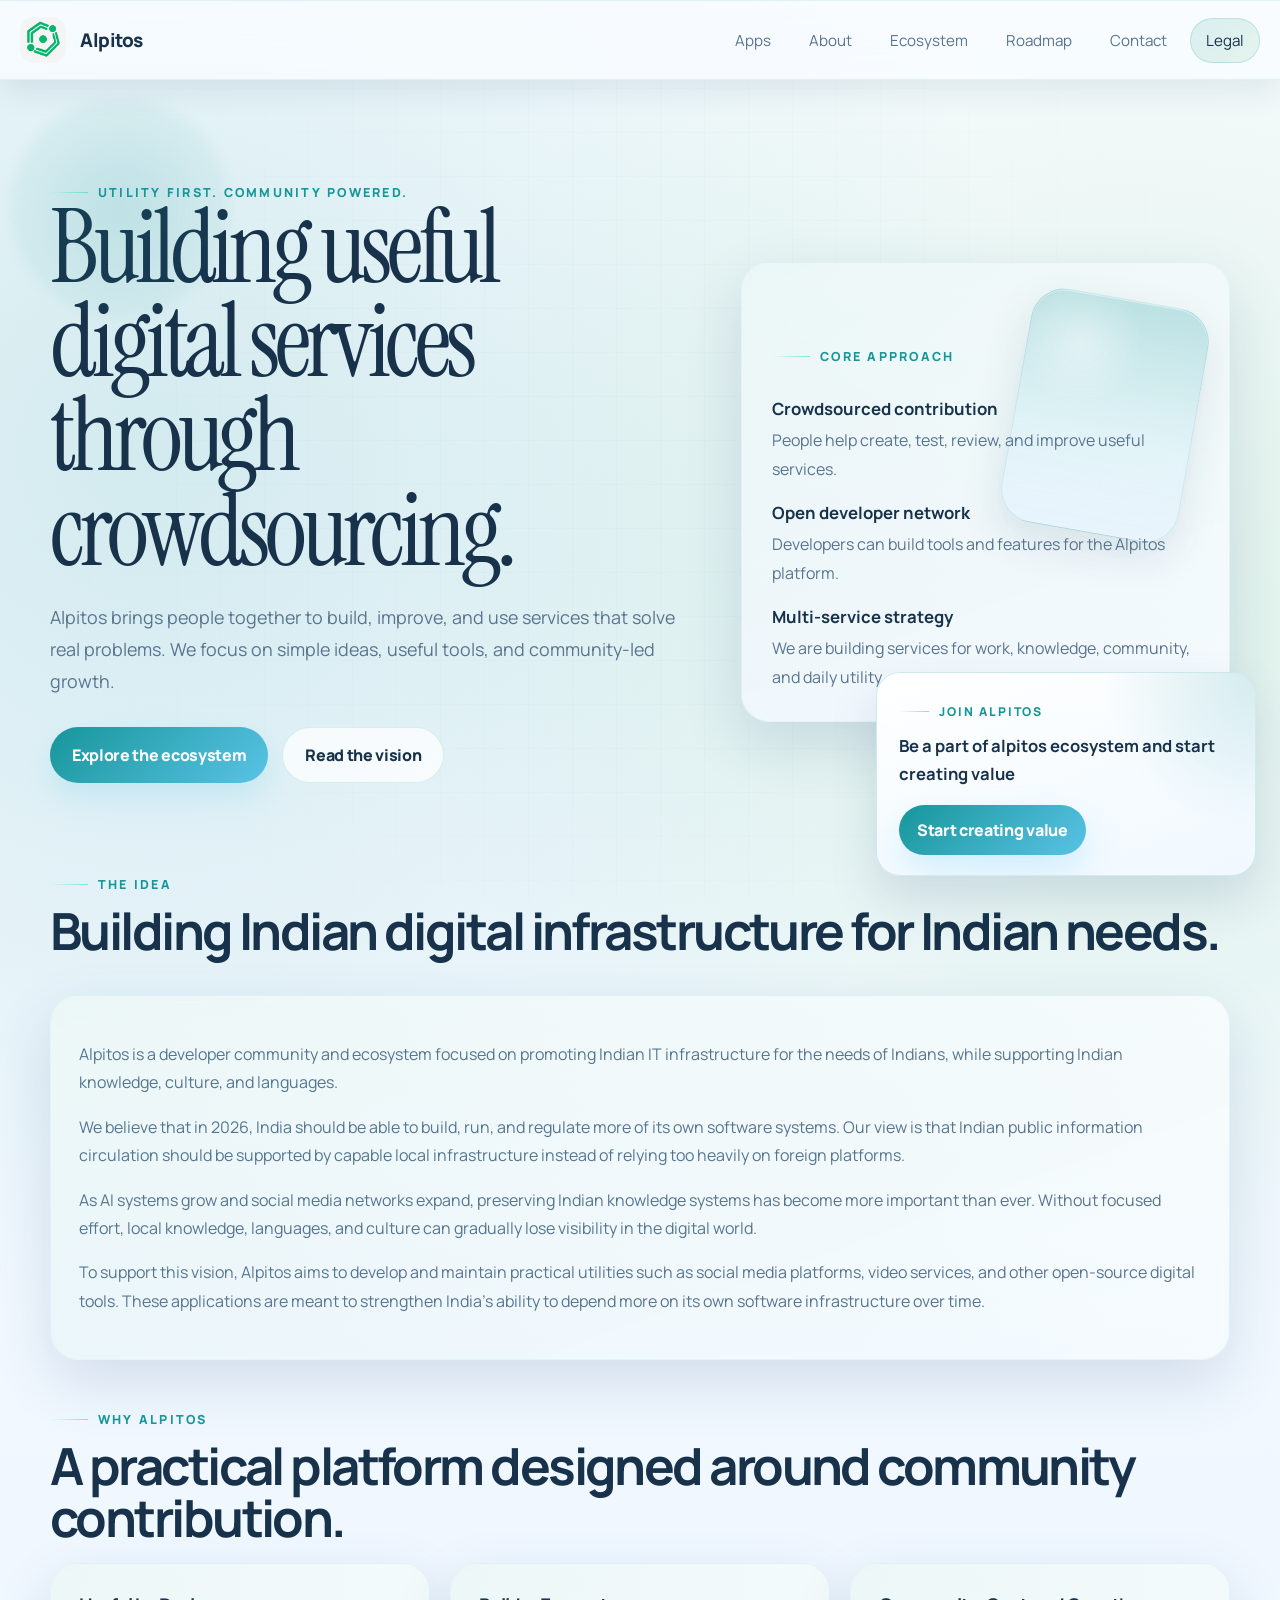
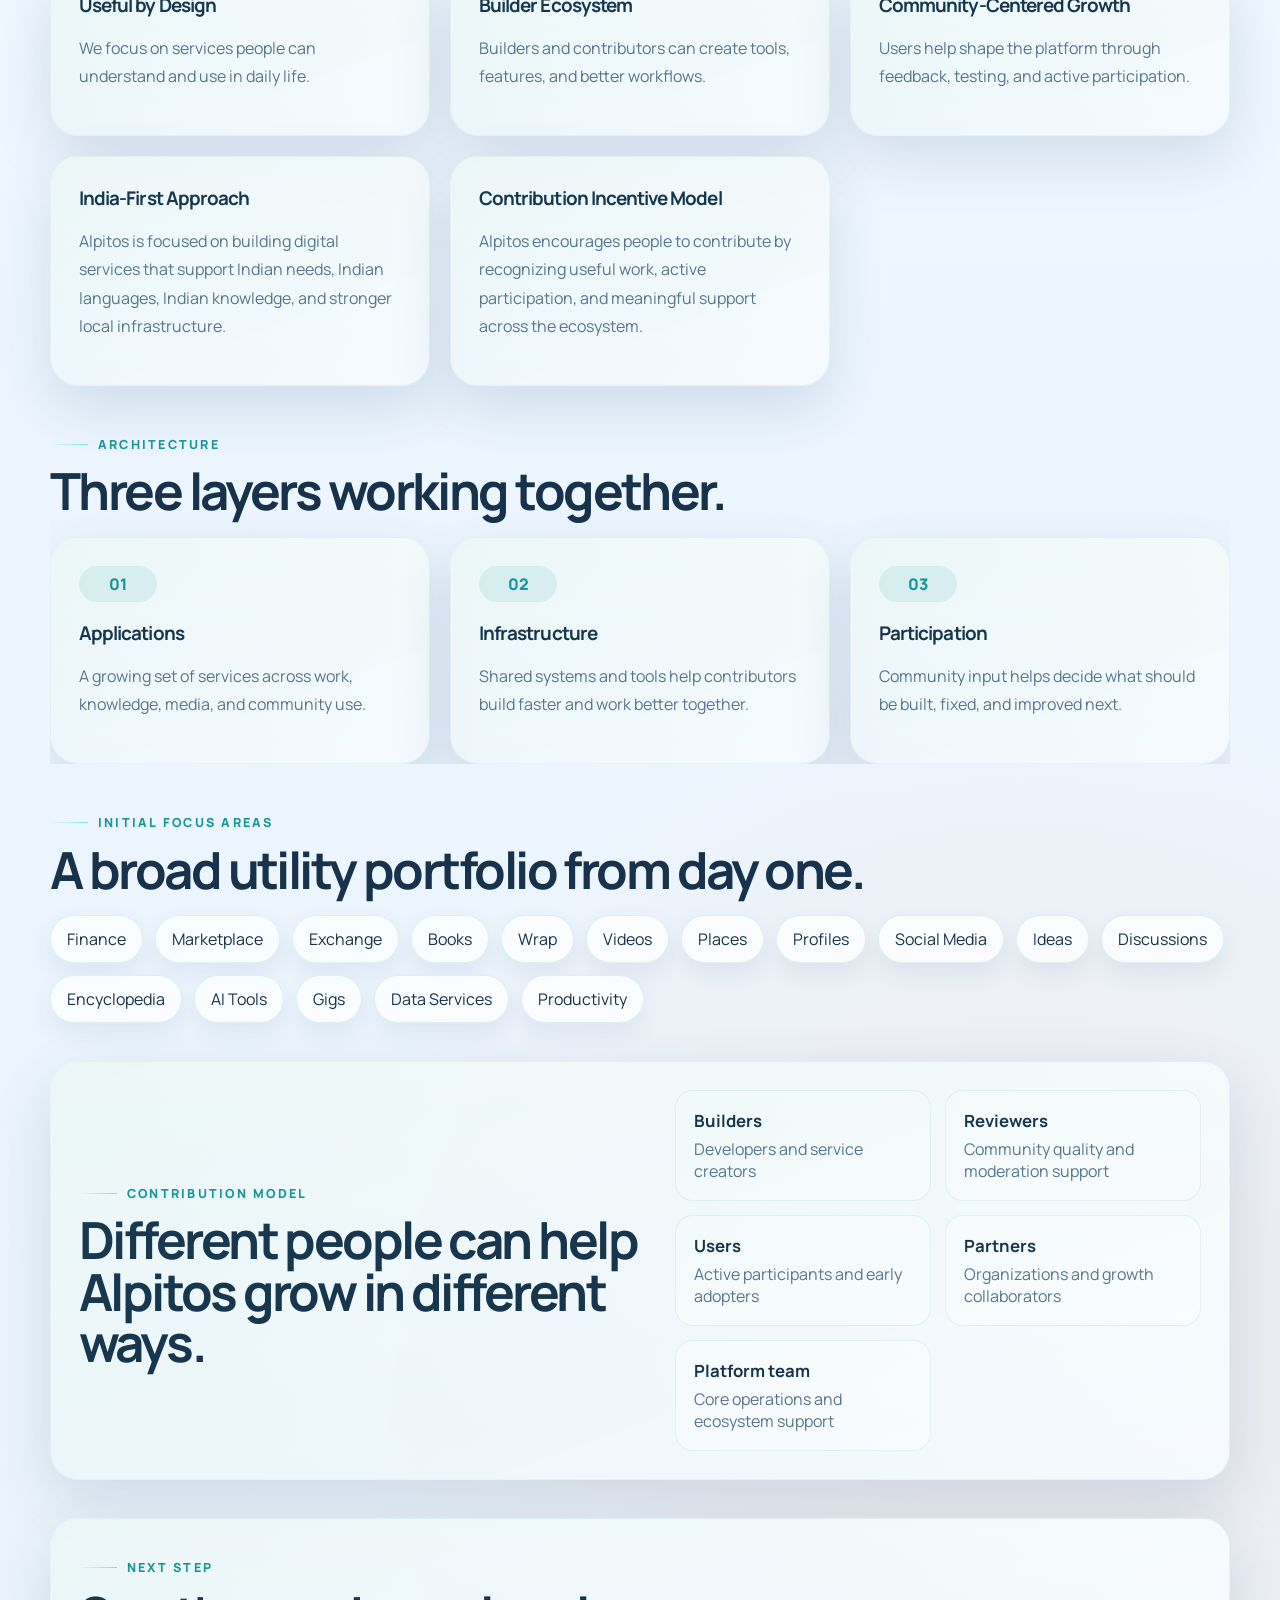
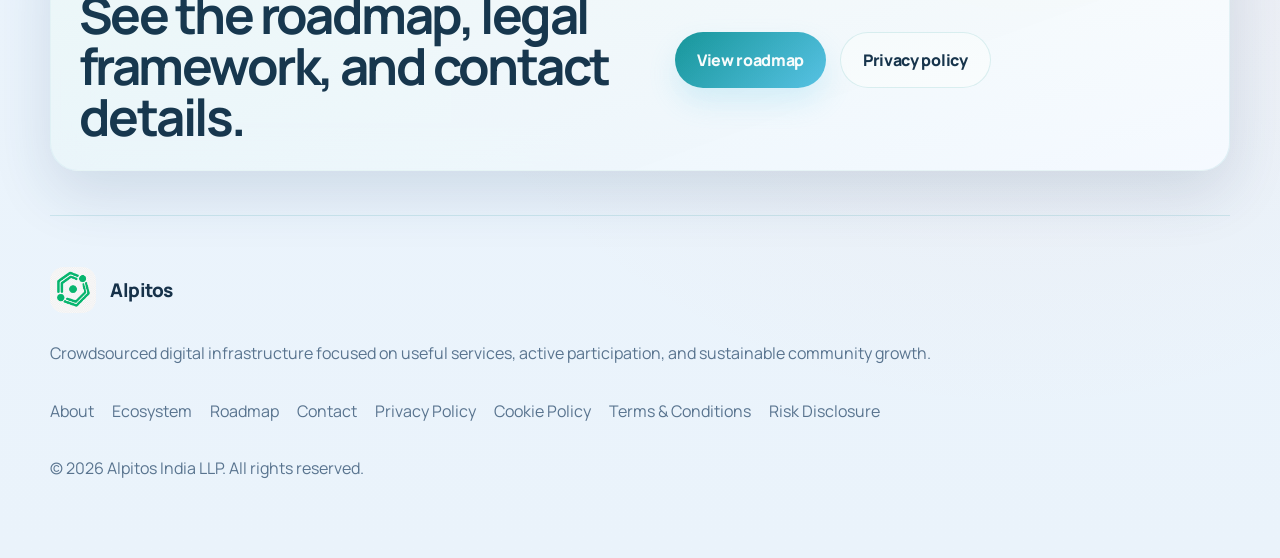
==== commit 23531cd9: "Website updates" ====
--- a/index.html
+++ b/index.html
@@ -28,6 +28,7 @@
           Menu
         </button>
         <nav id="site-nav" class="site-nav">
+          <a href="https://apps.alptios.com" target="_blank" rel="noreferrer">Apps</a>
           <a href="about.html">About</a>
           <a href="ecosystem.html">Ecosystem</a>
           <a href="roadmap.html">Roadmap</a>
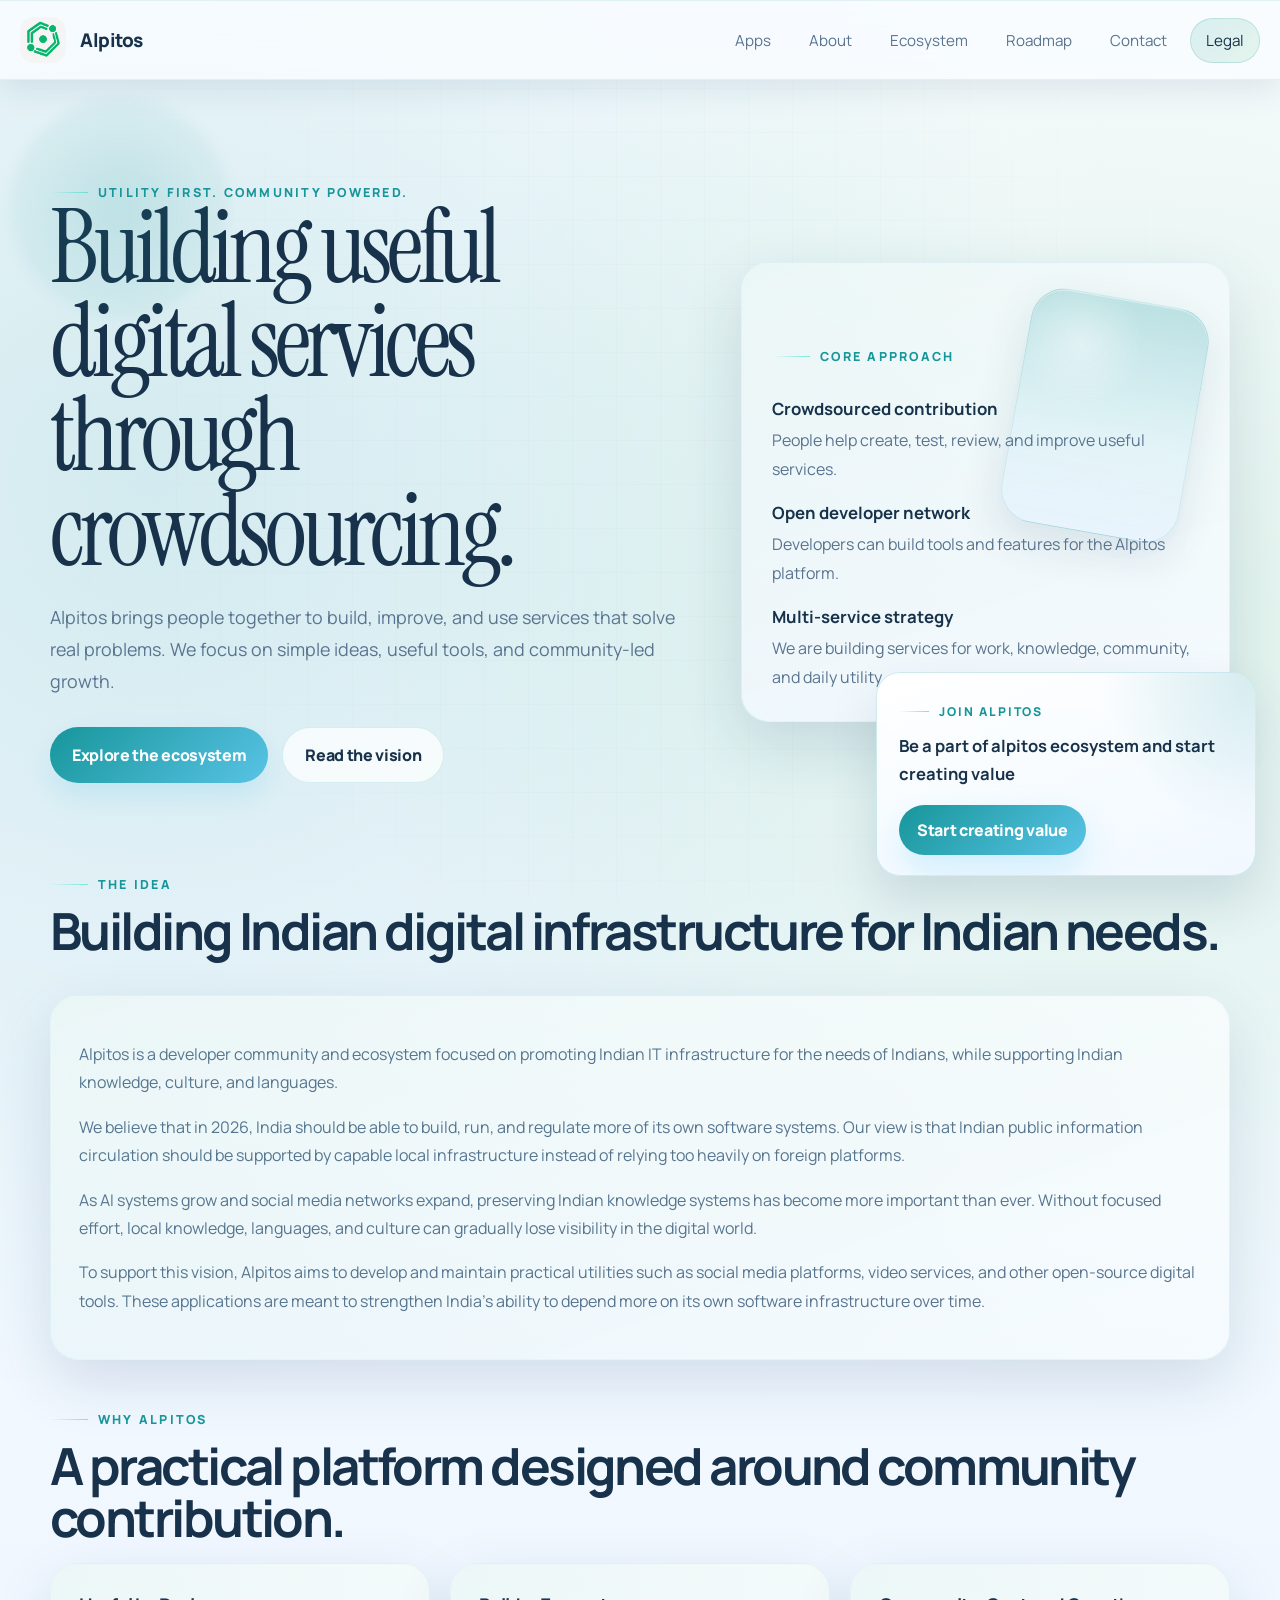
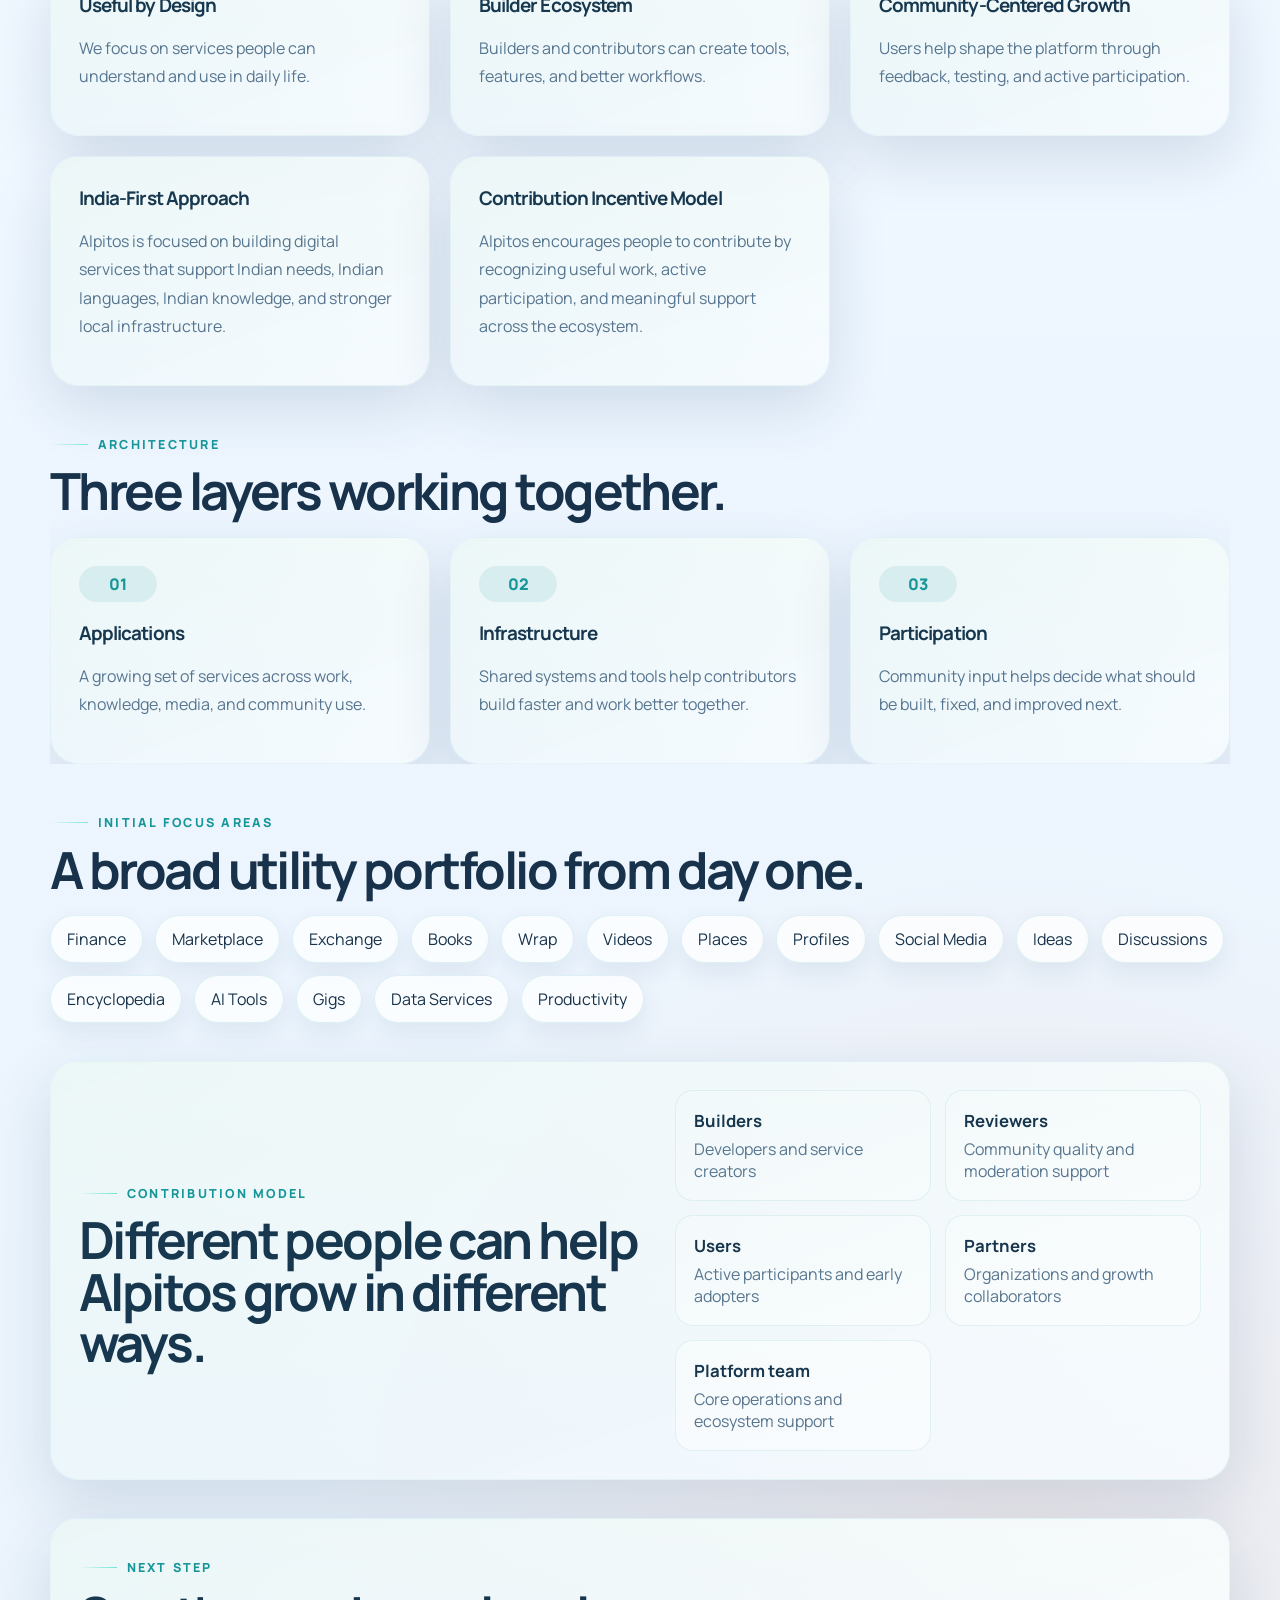
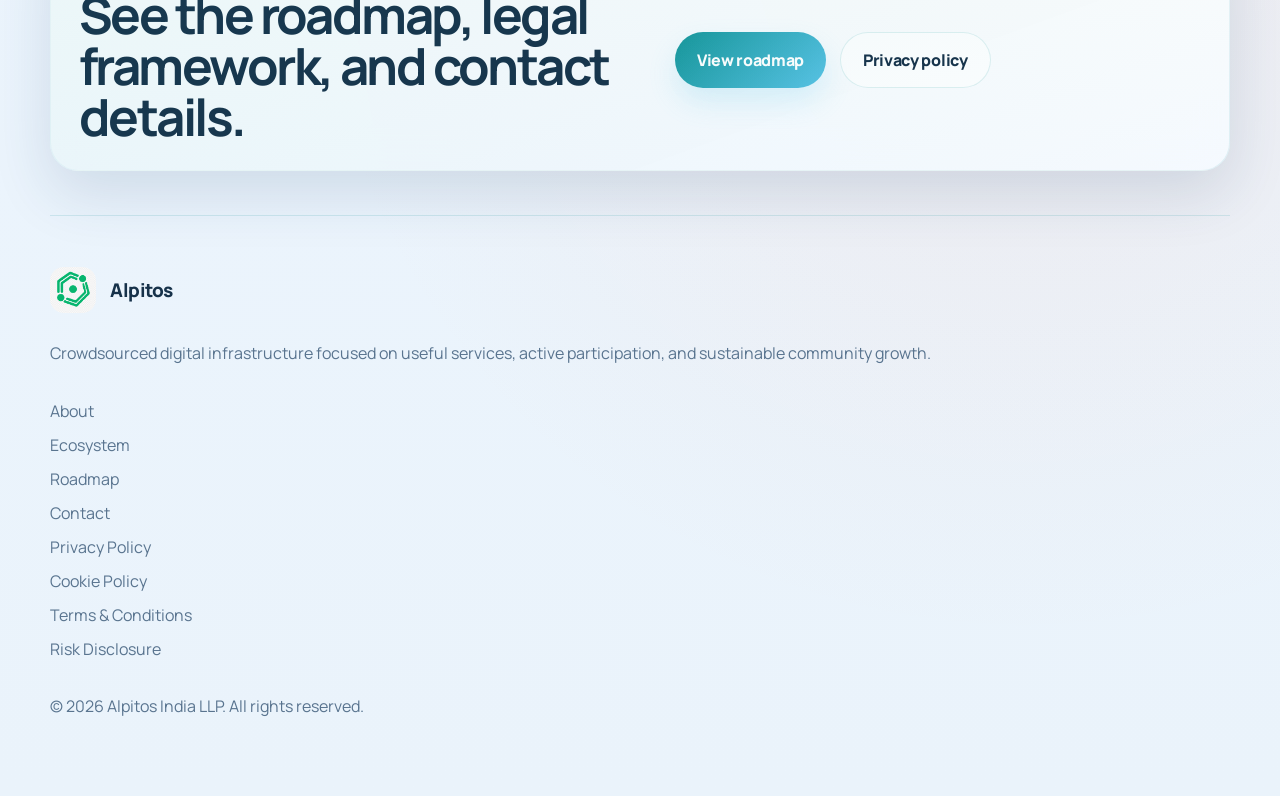
==== commit cfd3ce3e: "Alpitos website footer and favicon are updated" ====
--- a/index.html
+++ b/index.html
@@ -8,6 +8,10 @@
       name="description"
       content="Alpitos is building a crowdsourced utility platform where contributors, builders, and users create practical services with measurable community value."
     />
+    <link rel="icon" href="favicon.ico" sizes="any" />
+    <link rel="icon" type="image/png" sizes="32x32" href="favicon-32x32.png" />
+    <link rel="icon" type="image/png" sizes="16x16" href="favicon-16x16.png" />
+    <link rel="apple-touch-icon" sizes="180x180" href="apple-touch-icon.png" />
     <link rel="preconnect" href="https://fonts.googleapis.com" />
     <link rel="preconnect" href="https://fonts.gstatic.com" crossorigin />
     <link
@@ -28,7 +32,7 @@
           Menu
         </button>
         <nav id="site-nav" class="site-nav">
-          <a href="https://apps.alptios.com" target="_blank" rel="noreferrer">Apps</a>
+          <a href="https://apps.alpitos.com" target="_blank" rel="noreferrer">Apps</a>
           <a href="about.html">About</a>
           <a href="ecosystem.html">Ecosystem</a>
           <a href="roadmap.html">Roadmap</a>
--- a/styles.css
+++ b/styles.css
@@ -603,8 +603,9 @@
 
 .footer-links {
   display: flex;
-  flex-wrap: wrap;
-  gap: 12px 18px;
+  flex-direction: column;
+  align-items: flex-start;
+  gap: 12px;
 }
 
 .footer-links a {
